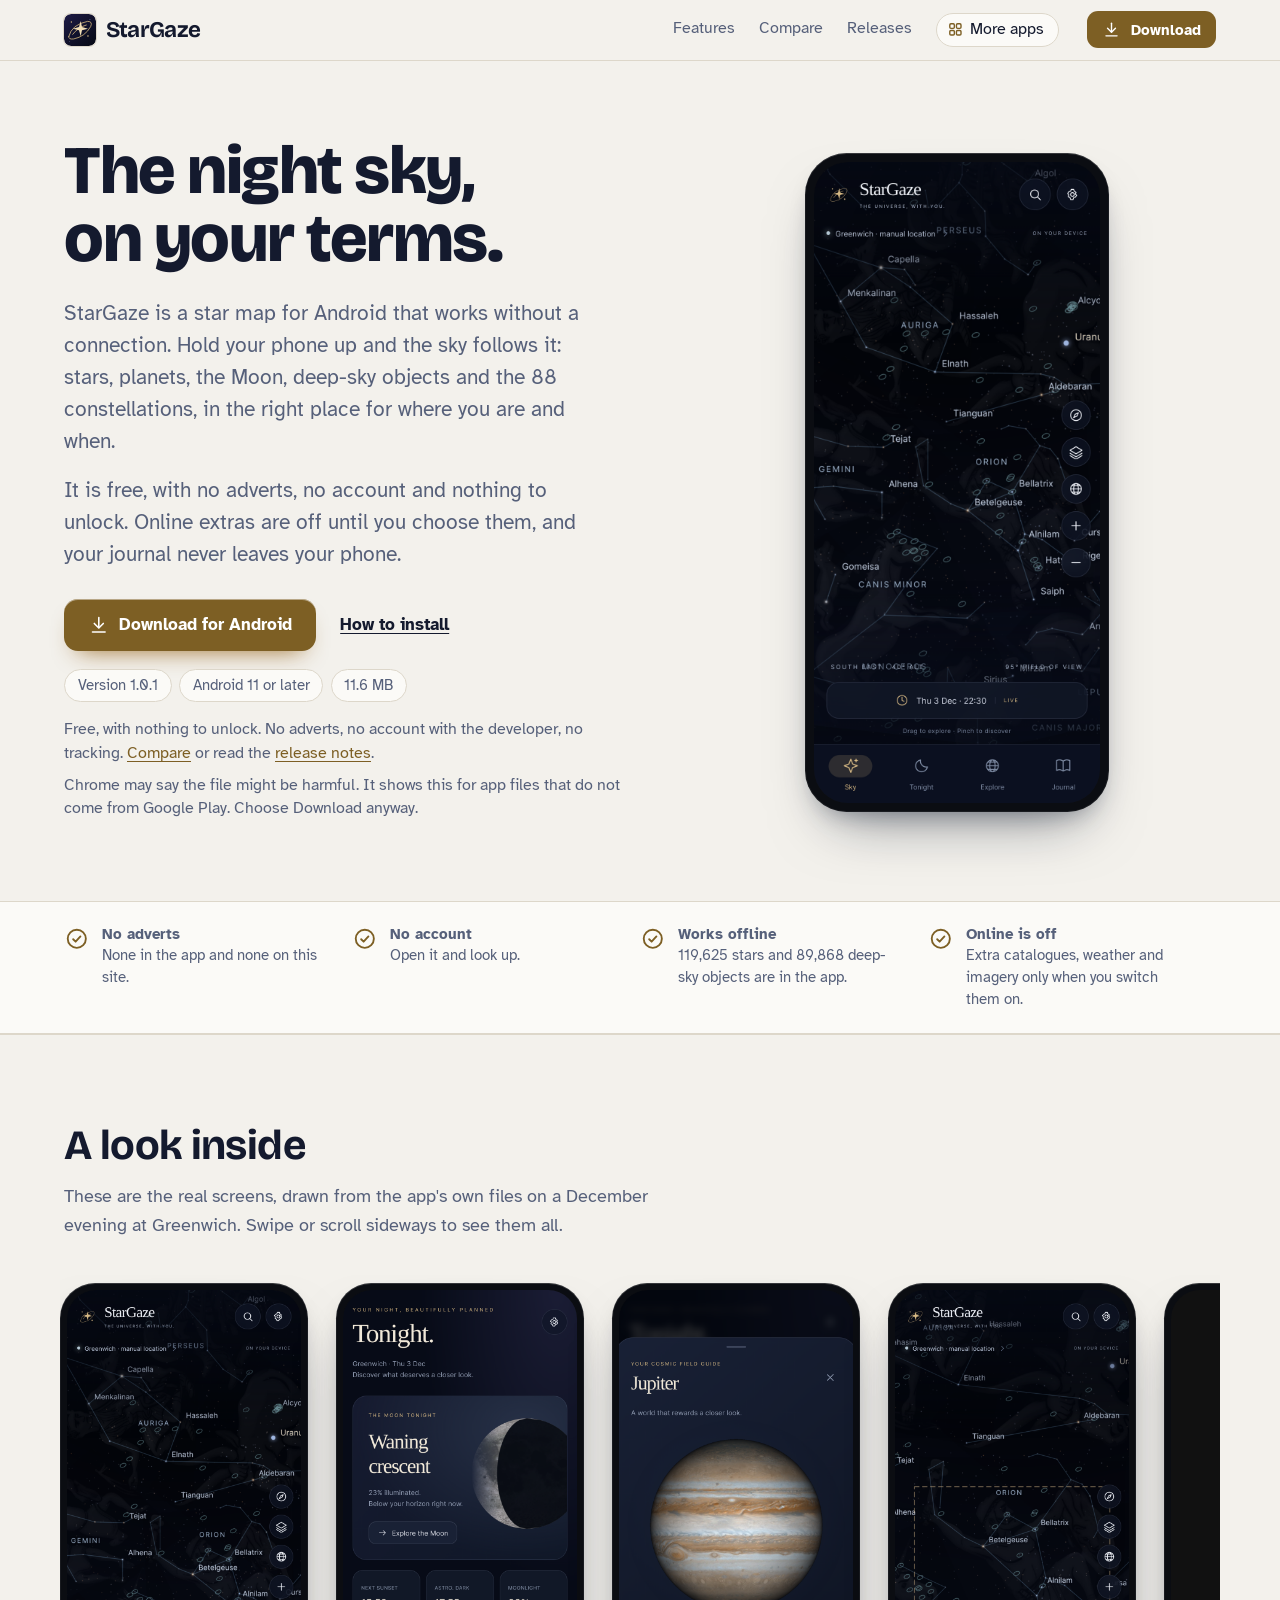
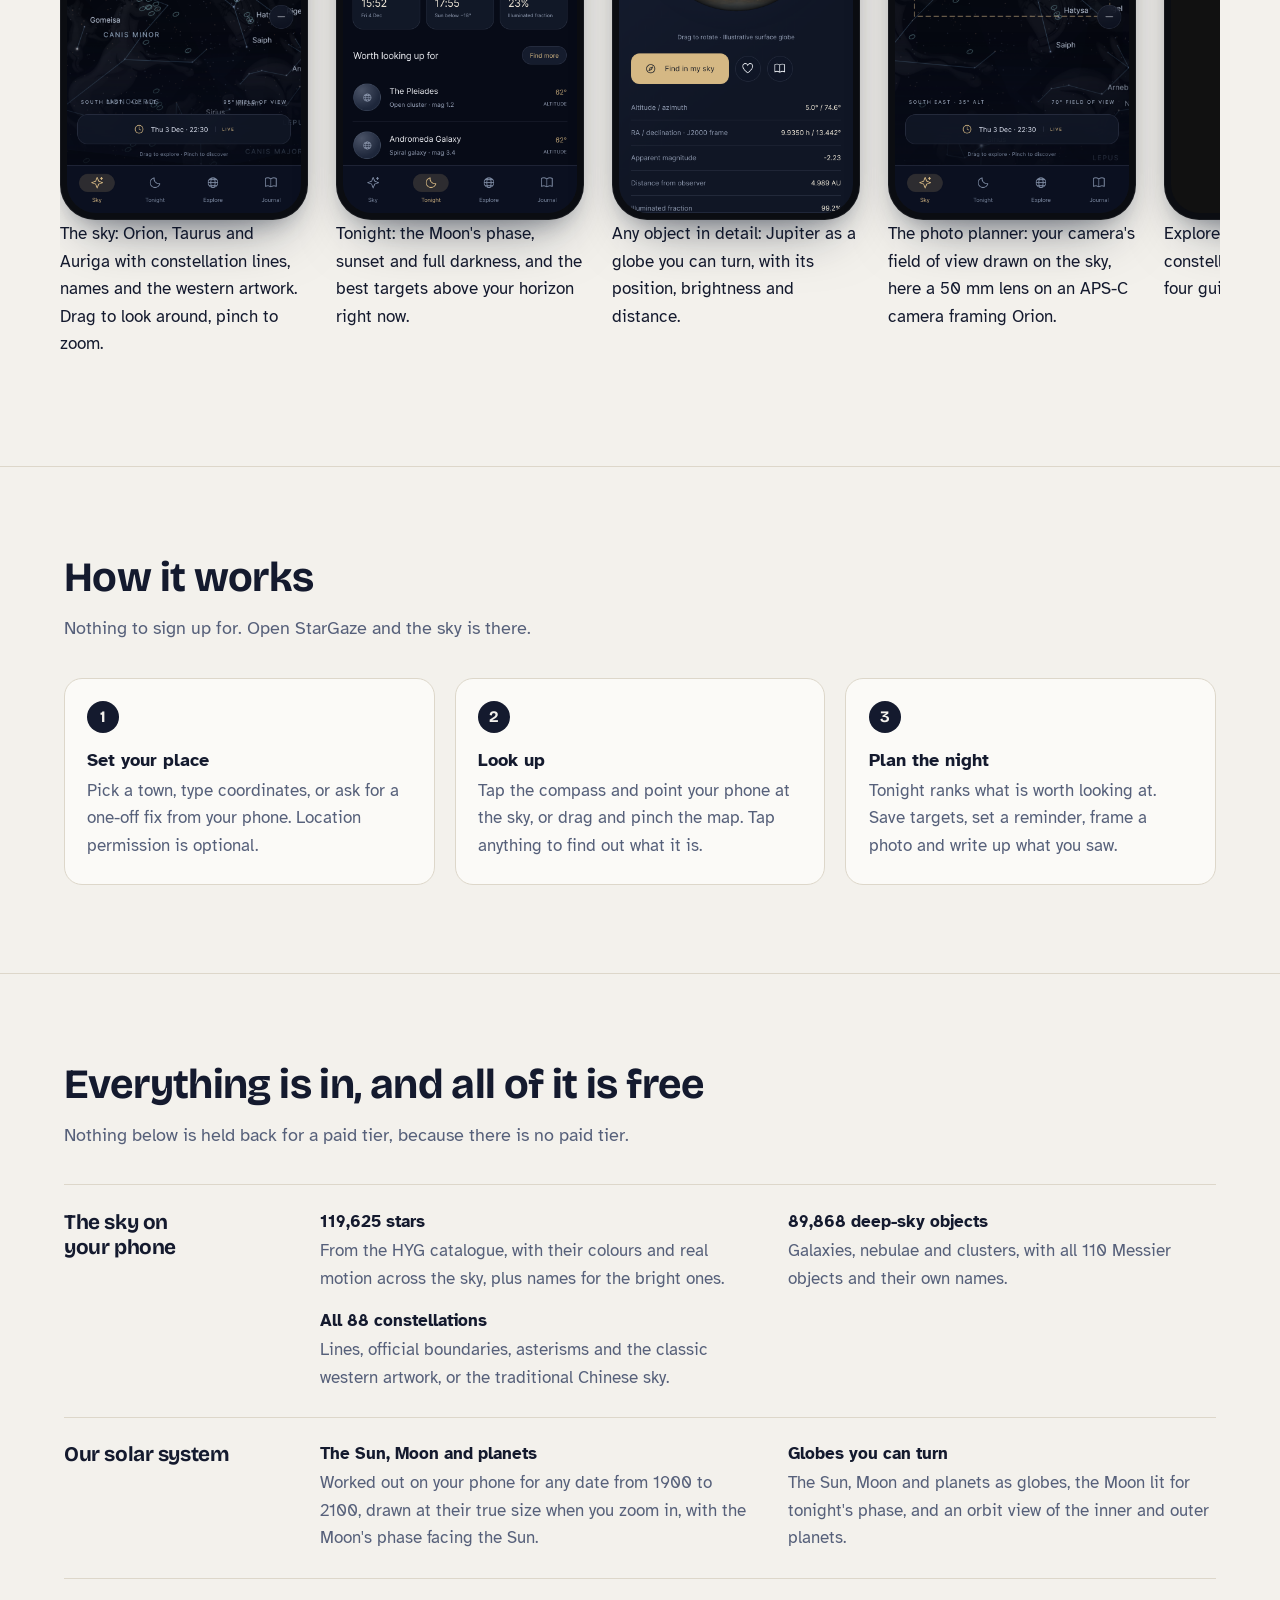
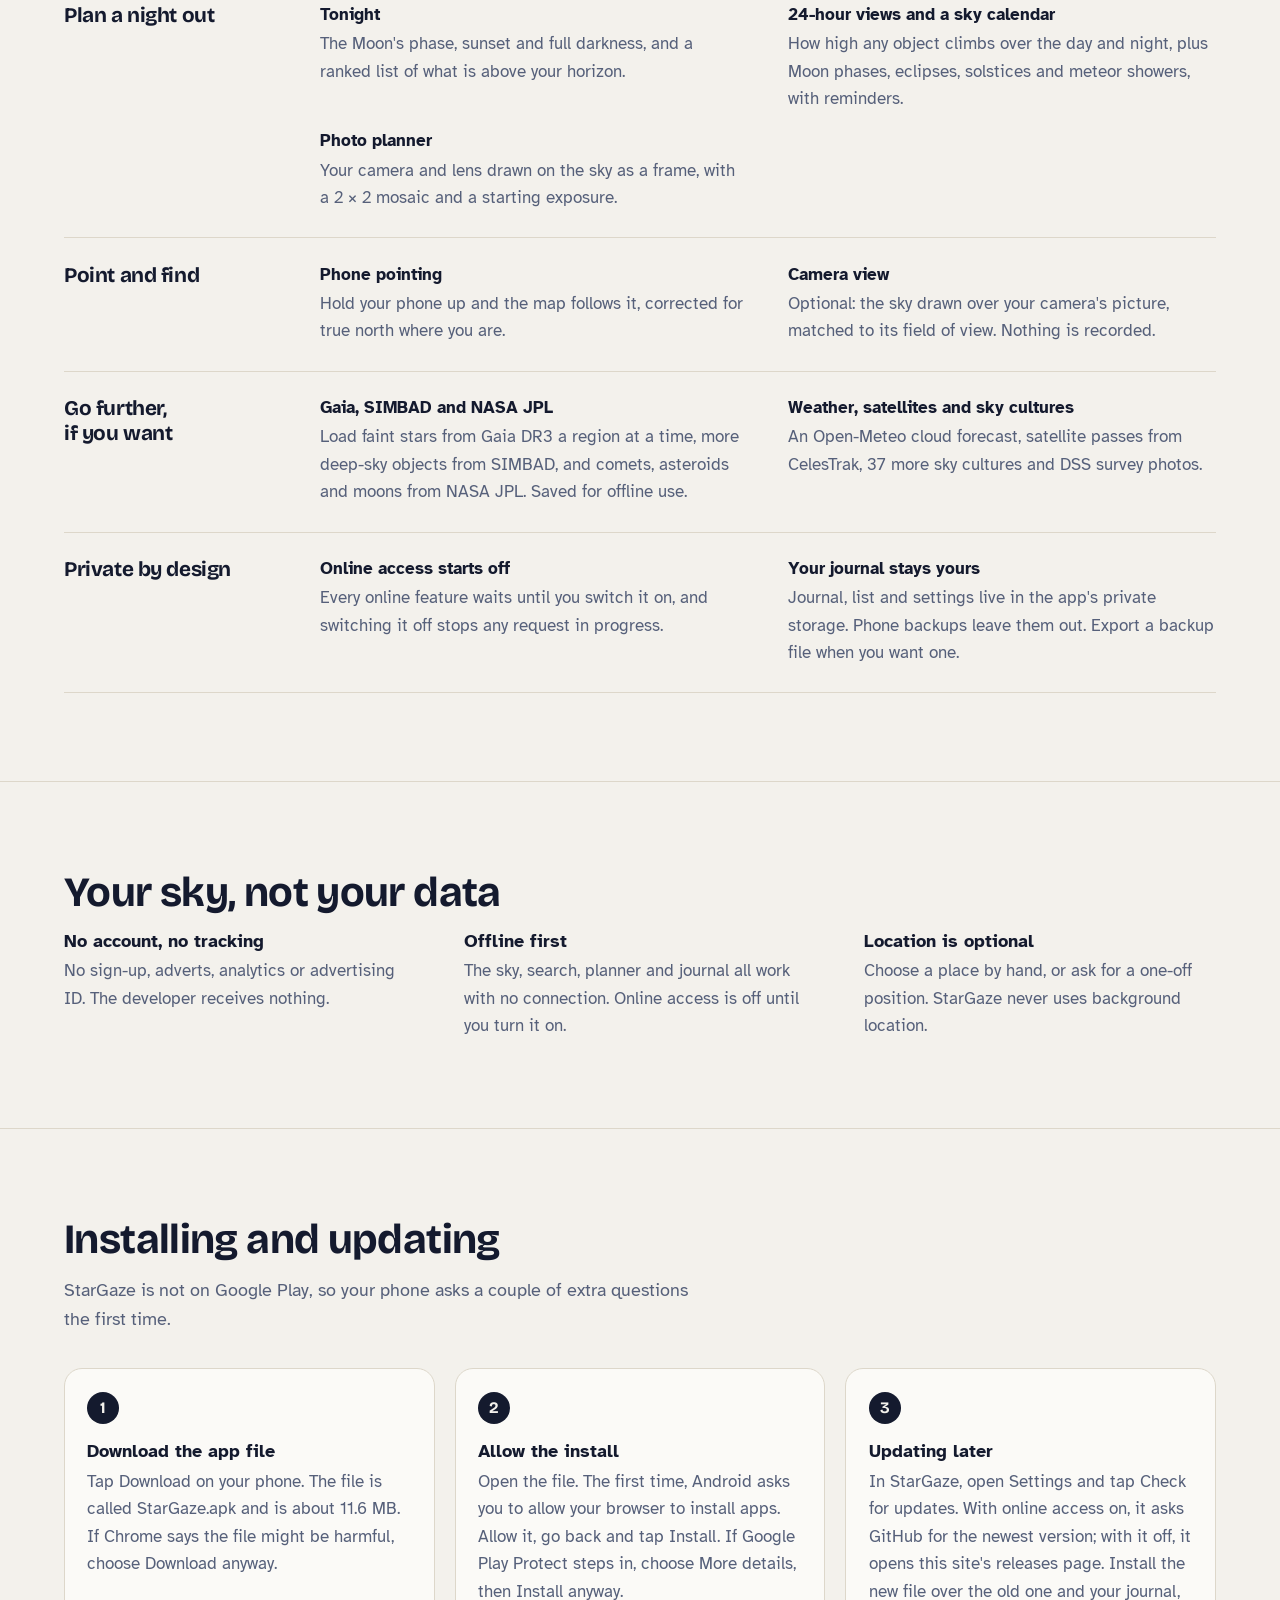
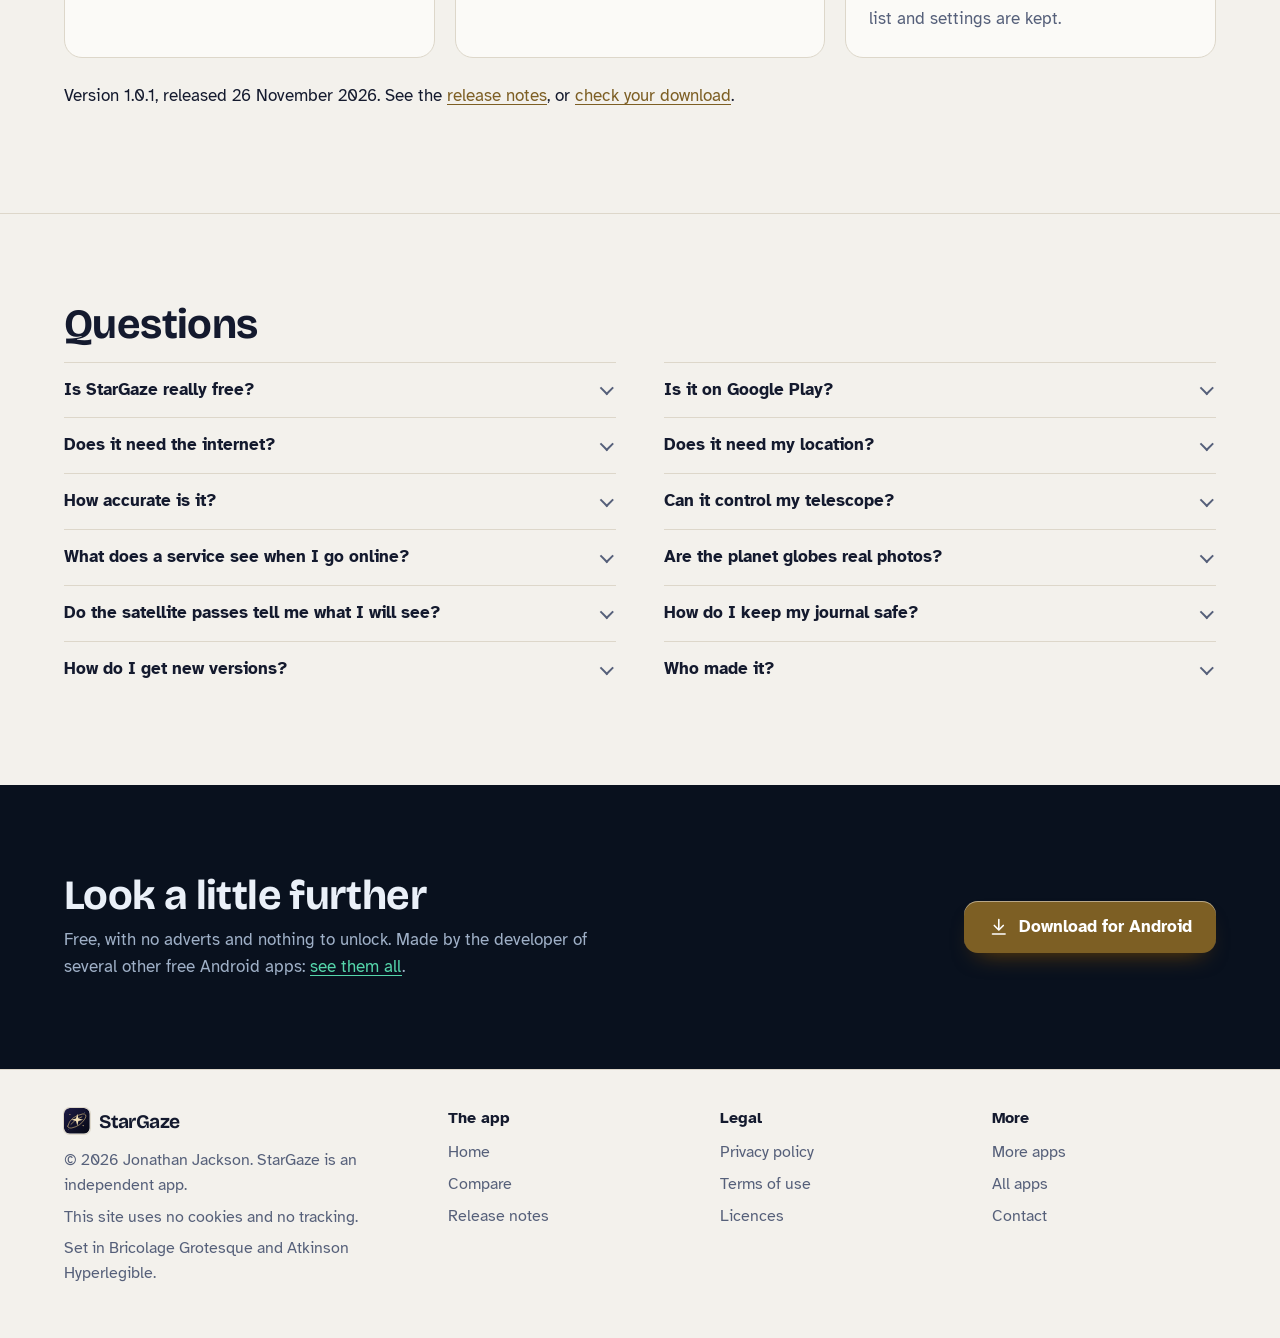
==== index.html @ 13b72f65 "StarGaze website" ====
<!DOCTYPE html>
<html lang="en-GB">
<head>
<meta charset="utf-8">
<meta name="viewport" content="width=device-width, initial-scale=1">
<title>StarGaze: a free, private night-sky app for Android that works offline</title>
<meta name="description" content="StarGaze is a free Android star map with 119,625 stars, 89,868 deep-sky objects and all 88 constellations on your phone, a Tonight planner, phone pointing, a photo planner and a private observing journal. No adverts, no account, no tracking.">
<meta name="author" content="Jonathan Jackson">
<link rel="canonical" href="https://customgpter.github.io/stargaze/">
<meta name="theme-color" content="#f3f1ec" media="(prefers-color-scheme: light)">
<meta name="theme-color" content="#070b17" media="(prefers-color-scheme: dark)">
<meta property="og:type" content="website">
<meta property="og:site_name" content="StarGaze">
<meta property="og:title" content="StarGaze: a free, private night-sky app for Android that works offline">
<meta property="og:description" content="StarGaze is a free Android star map with 119,625 stars, 89,868 deep-sky objects and all 88 constellations on your phone, a Tonight planner, phone pointing, a photo planner and a private observing journal. No adverts, no account, no tracking.">
<meta property="og:url" content="https://customgpter.github.io/stargaze/">
<meta property="og:image" content="https://customgpter.github.io/stargaze/assets/og.png">
<meta property="og:image:width" content="1200">
<meta property="og:image:height" content="630">
<meta property="og:image:alt" content="StarGaze&#x27;s sky: Orion, Taurus and Auriga with constellation lines and names">
<meta property="og:locale" content="en_GB">
<meta name="twitter:card" content="summary_large_image">
<link rel="icon" href="./assets/favicon.svg" type="image/svg+xml">
<link rel="apple-touch-icon" href="./assets/apple-touch-icon.png">
<link rel="preload" href="./assets/fonts/bricolage-grotesque-latin.woff2" as="font" type="font/woff2" crossorigin>
<link rel="preload" href="./assets/fonts/atkinson-hyperlegible-latin-400-normal.woff2" as="font" type="font/woff2" crossorigin>
<link rel="stylesheet" href="./assets/site.css?v=1">
<link rel="stylesheet" href="./assets/house.css?v=1">
<link rel="stylesheet" href="./assets/apps-list.css?v=1">
<script src="./assets/apps-list.js?v=1" defer></script>
<script type="application/ld+json">{"@context":"https://schema.org","@type":"SoftwareApplication","name":"StarGaze","url":"https://customgpter.github.io/stargaze/","description":"StarGaze is a free Android star map with 119,625 stars, 89,868 deep-sky objects and all 88 constellations on your phone, a Tonight planner, phone pointing, a photo planner and a private observing journal. No adverts, no account, no tracking.","applicationCategory":"EducationalApplication","operatingSystem":"Android 11 or later","softwareVersion":"1.0.1","downloadUrl":"https://github.com/CustomGPTer/stargaze/releases/latest/download/StarGaze.apk","releaseNotes":"https://customgpter.github.io/stargaze/releases.html","offers":{"@type":"Offer","price":"0","priceCurrency":"GBP"},"inLanguage":"en-GB","image":"https://customgpter.github.io/stargaze/assets/og.png","featureList":["119,625 stars","89,868 deep-sky objects","All 88 constellations","The Sun, Moon and planets","Globes you can turn","Tonight","24-hour views and a sky calendar","Photo planner","Phone pointing","Camera view","Gaia, SIMBAD and NASA JPL","Weather, satellites and sky cultures"],"author":{"@type":"Person","name":"Jonathan Jackson"}}</script>
<script type="application/ld+json">{"@context":"https://schema.org","@type":"FAQPage","mainEntity":[{"@type":"Question","name":"Is StarGaze really free?","acceptedAnswer":{"@type":"Answer","text":"Yes. There is no paid version, no subscription and no adverts, and nothing in the app is locked."}},{"@type":"Question","name":"Is it on Google Play?","acceptedAnswer":{"@type":"Answer","text":"No. StarGaze is a personal project and is downloaded from this site as an Android app file. It needs Android 11 or later and an up-to-date Android System WebView, which comes with every current phone."}},{"@type":"Question","name":"Does it need the internet?","acceptedAnswer":{"@type":"Answer","text":"No. The stars, deep-sky objects, constellations, planets, Tonight, search, journal and planner all work offline. Online access starts switched off. Turn it on in Privacy & data only if you want Gaia stars, SIMBAD, NASA JPL objects, survey photos, weather, satellite data or extra sky cultures."}},{"@type":"Question","name":"Does it need my location?","acceptedAnswer":{"@type":"Answer","text":"No. You can choose a town or type coordinates. If you tap Use device location, Android gives StarGaze one position, which is saved as your observing place. It never runs in the background."}},{"@type":"Question","name":"How accurate is it?","acceptedAnswer":{"@type":"Answer","text":"Positions of the Sun, Moon and planets come from Astronomy Engine, and star positions from the HYG catalogue with each star's own motion. Phone pointing depends on your phone's compass, which metal, magnets and cases can upset. Calibrate it with a figure-of-eight movement."}},{"@type":"Question","name":"Can it control my telescope?","acceptedAnswer":{"@type":"Answer","text":"No. StarGaze has no telescope control, by design."}},{"@type":"Question","name":"What does a service see when I go online?","acceptedAnswer":{"@type":"Answer","text":"Your IP address and what that request needs: a patch of sky for Gaia, SIMBAD and survey photos, an object, time and your place for NASA JPL, your place rounded to about 1 km for the weather. Your journal is never sent anywhere."}},{"@type":"Question","name":"Are the planet globes real photos?","acceptedAnswer":{"@type":"Answer","text":"They are maps of each world wrapped on a globe, to explore at your leisure. The Milky Way, landscapes and Saturn's rings are illustrations."}},{"@type":"Question","name":"Do the satellite passes tell me what I will see?","acceptedAnswer":{"@type":"Answer","text":"They tell you when a satellite is more than 10&deg; above your horizon. They do not say whether it is lit by the Sun, so not every pass is visible."}},{"@type":"Question","name":"How do I keep my journal safe?","acceptedAnswer":{"@type":"Answer","text":"Settings, Backup & restore exports your journal, list and settings to a file where you choose. The file is not encrypted, so keep it private. Uninstalling StarGaze removes anything you have not exported."}},{"@type":"Question","name":"How do I get new versions?","acceptedAnswer":{"@type":"Answer","text":"Open Settings and tap Check for updates. With online access on, StarGaze asks GitHub for the newest version and opens the download in your browser. With it off, it opens this site's releases page. Install the new file over the old one."}},{"@type":"Question","name":"Who made it?","acceptedAnswer":{"@type":"Answer","text":"StarGaze is made by Jonathan Jackson, an independent developer in the United Kingdom. It is not connected with Stellarium, ESA, NASA, CDS or any of the data providers it credits."}}]}</script>
</head>
<body>
<a class="skip" href="#main">Skip to content</a>
<header class="masthead">
<div class="wrap">
<a class="brand" href="./" aria-label="StarGaze home"><svg viewBox="0 0 108 108" aria-hidden="true"><defs><linearGradient id="sgbg" x1="0" y1="0" x2="1" y2="1"><stop offset="0" stop-color="#1d1b45"/><stop offset="1" stop-color="#060914"/></linearGradient></defs><rect width="108" height="108" rx="24" fill="url(#sgbg)"/><g transform="translate(54 54) scale(1.12) translate(-54 -54)"><path d="M20 74Q29 37 77 28Q93 28 86 44Q69 74 35 81Q19 83 20 74M32 67Q48 46 73 39" stroke="#d8ba7f" stroke-width="2.4" fill="none" stroke-linecap="round"/><path d="m56 27 4 18 18 5-18 5-4 18-5-18-18-5 18-5Z" fill="#f2dfb6"/><circle cx="78" cy="72" r="2.4" fill="#d8ba7f"/><circle cx="28" cy="30" r="2" fill="#d8ba7f"/><circle cx="84" cy="22" r="1.2" fill="#a9c4f9"/><circle cx="22" cy="88" r="1" fill="#a9c4f9"/></g></svg><span>StarGaze</span></a>
<nav aria-label="Main"><ul><li><a href="./#features">Features</a></li><li><a href="./compare.html">Compare</a></li><li><a href="./releases.html">Releases</a></li><li><a class="more-apps" href="./more-apps.html"><svg class="ico" viewBox="0 0 24 24" aria-hidden="true"><rect x="4" y="4" width="6.5" height="6.5" rx="1.6"/><rect x="13.5" y="4" width="6.5" height="6.5" rx="1.6"/><rect x="4" y="13.5" width="6.5" height="6.5" rx="1.6"/><rect x="13.5" y="13.5" width="6.5" height="6.5" rx="1.6"/></svg>More apps</a></li></ul></nav>
<a class="button small" href="https://github.com/CustomGPTer/stargaze/releases/latest/download/StarGaze.apk"><svg class="ico" viewBox="0 0 24 24" aria-hidden="true"><path d="M12 4v11"/><path d="M7 10.5l5 5 5-5"/><path d="M5 20h14"/></svg>Download</a>
</div>
</header>
<main id="main">
<div class="hero">
<div class="wrap hero-grid">
<div class="hero-copy">
<h1>The night sky, on your terms.</h1>
<p class="lede">StarGaze is a star map for Android that works without a connection. Hold your phone up and the sky follows it: stars, planets, the Moon, deep-sky objects and the 88 constellations, in the right place for where you are and when.</p><p class="lede">It is free, with no adverts, no account and nothing to unlock. Online extras are off until you choose them, and your journal never leaves your phone.</p>

<p class="get" id="download"><a class="button" href="https://github.com/CustomGPTer/stargaze/releases/latest/download/StarGaze.apk"><svg class="ico" viewBox="0 0 24 24" aria-hidden="true"><path d="M12 4v11"/><path d="M7 10.5l5 5 5-5"/><path d="M5 20h14"/></svg>Download for Android</a><a class="aside" href="#install">How to install</a></p>
<ul class="pills"><li>Version 1.0.1</li><li>Android 11 or later</li><li>11.6 MB</li></ul>
<p class="facts">Free, with nothing to unlock. No adverts, no account with the developer, no tracking. <a href="compare.html">Compare</a> or read the <a href="releases.html">release notes</a>.</p>
<p class="facts">Chrome may say the file might be harmful. It shows this for app files that do not come from Google Play. Choose Download anyway.</p>
</div>
<div class="hero-phone"><div class="phone"><img src="./assets/screens/sky.png" alt="The sky: Orion, Taurus and Auriga with constellation lines, names and the western artwork. Drag to look around, pinch to zoom." width="393" height="852" fetchpriority="high"></div></div>
</div>
</div>

<section class="promises" aria-label="In short">
<div class="wrap"><ul><li><svg class="ico" viewBox="0 0 24 24" aria-hidden="true"><circle cx="12" cy="12" r="8.5"/><path d="M8.6 12.4l2.3 2.3 4.5-4.9"/></svg><span><b>No adverts</b><span>None in the app and none on this site.</span></span></li><li><svg class="ico" viewBox="0 0 24 24" aria-hidden="true"><circle cx="12" cy="12" r="8.5"/><path d="M8.6 12.4l2.3 2.3 4.5-4.9"/></svg><span><b>No account</b><span>Open it and look up.</span></span></li><li><svg class="ico" viewBox="0 0 24 24" aria-hidden="true"><circle cx="12" cy="12" r="8.5"/><path d="M8.6 12.4l2.3 2.3 4.5-4.9"/></svg><span><b>Works offline</b><span>119,625 stars and 89,868 deep-sky objects are in the app.</span></span></li><li><svg class="ico" viewBox="0 0 24 24" aria-hidden="true"><circle cx="12" cy="12" r="8.5"/><path d="M8.6 12.4l2.3 2.3 4.5-4.9"/></svg><span><b>Online is off</b><span>Extra catalogues, weather and imagery only when you switch them on.</span></span></li></ul></div>
</section>

<section id="screens" aria-labelledby="screens-h">
<div class="wrap">
<h2 id="screens-h">A look inside</h2>
<p class="intro">These are the real screens, drawn from the app&#x27;s own files on a December evening at Greenwich. Swipe or scroll sideways to see them all.</p>
<div class="gallery" tabindex="0" role="region" aria-label="Screens from StarGaze"><figure class="shot"><div class="phone"><img src="./assets/screens/sky.png" alt="The sky: Orion, Taurus and Auriga with constellation lines, names and the western artwork. Drag to look around, pinch to zoom." width="393" height="852" loading="eager" decoding="async"></div><figcaption>The sky: Orion, Taurus and Auriga with constellation lines, names and the western artwork. Drag to look around, pinch to zoom.</figcaption></figure><figure class="shot"><div class="phone"><img src="./assets/screens/tonight.png" alt="Tonight: the Moon&#x27;s phase, sunset and full darkness, and the best targets above your horizon right now." width="393" height="852" loading="eager" decoding="async"></div><figcaption>Tonight: the Moon&#x27;s phase, sunset and full darkness, and the best targets above your horizon right now.</figcaption></figure><figure class="shot"><div class="phone"><img src="./assets/screens/object.png" alt="Any object in detail: Jupiter as a globe you can turn, with its position, brightness and distance." width="393" height="852" loading="eager" decoding="async"></div><figcaption>Any object in detail: Jupiter as a globe you can turn, with its position, brightness and distance.</figcaption></figure><figure class="shot"><div class="phone"><img src="./assets/screens/framing.png" alt="The photo planner: your camera&#x27;s field of view drawn on the sky, here a 50 mm lens on an APS-C camera framing Orion." width="393" height="852" loading="eager" decoding="async"></div><figcaption>The photo planner: your camera&#x27;s field of view drawn on the sky, here a 50 mm lens on an APS-C camera framing Orion.</figcaption></figure><figure class="shot"><div class="phone"><img src="./assets/screens/explore.png" alt="Explore the solar system, the 88 constellations, the deep sky and four guided journeys." width="393" height="852" loading="eager" decoding="async"></div><figcaption>Explore the solar system, the 88 constellations, the deep sky and four guided journeys.</figcaption></figure><figure class="shot"><div class="phone"><img src="./assets/screens/search.png" alt="Search stars, planets, constellations and catalogue numbers such as M31, NGC 7000 or HIP 27989." width="393" height="852" loading="eager" decoding="async"></div><figcaption>Search stars, planets, constellations and catalogue numbers such as M31, NGC 7000 or HIP 27989.</figcaption></figure><figure class="shot"><div class="phone"><img src="./assets/screens/journal.png" alt="A private journal: what you saw, when, with what, and a photo if you like. Kept on your phone." width="393" height="852" loading="eager" decoding="async"></div><figcaption>A private journal: what you saw, when, with what, and a photo if you like. Kept on your phone.</figcaption></figure><figure class="shot"><div class="phone"><img src="./assets/screens/privacy.png" alt="Privacy in plain words: online access starts off, and every service the app can contact is listed." width="393" height="852" loading="eager" decoding="async"></div><figcaption>Privacy in plain words: online access starts off, and every service the app can contact is listed.</figcaption></figure></div>
</div>
</section>

<section id="how" aria-labelledby="how-h">
<div class="wrap">
<h2 id="how-h">How it works</h2>
<p class="intro">Nothing to sign up for. Open StarGaze and the sky is there.</p>
<ol class="steps"><li><h3>Set your place</h3><p>Pick a town, type coordinates, or ask for a one-off fix from your phone. Location permission is optional.</p></li><li><h3>Look up</h3><p>Tap the compass and point your phone at the sky, or drag and pinch the map. Tap anything to find out what it is.</p></li><li><h3>Plan the night</h3><p>Tonight ranks what is worth looking at. Save targets, set a reminder, frame a photo and write up what you saw.</p></li></ol>
</div>
</section>

<section id="features" aria-labelledby="features-h">
<div class="wrap">
<h2 id="features-h">Everything is in, and all of it is free</h2>
<p class="intro">Nothing below is held back for a paid tier, because there is no paid tier.</p>
<div class="groups"><div class="group"><h3>The sky on your phone</h3><dl><div><dt>119,625 stars</dt><dd>From the HYG catalogue, with their colours and real motion across the sky, plus names for the bright ones.</dd></div><div><dt>89,868 deep-sky objects</dt><dd>Galaxies, nebulae and clusters, with all 110 Messier objects and their own names.</dd></div><div><dt>All 88 constellations</dt><dd>Lines, official boundaries, asterisms and the classic western artwork, or the traditional Chinese sky.</dd></div></dl></div><div class="group"><h3>Our solar system</h3><dl><div><dt>The Sun, Moon and planets</dt><dd>Worked out on your phone for any date from 1900 to 2100, drawn at their true size when you zoom in, with the Moon's phase facing the Sun.</dd></div><div><dt>Globes you can turn</dt><dd>The Sun, Moon and planets as globes, the Moon lit for tonight's phase, and an orbit view of the inner and outer planets.</dd></div></dl></div><div class="group"><h3>Plan a night out</h3><dl><div><dt>Tonight</dt><dd>The Moon's phase, sunset and full darkness, and a ranked list of what is above your horizon.</dd></div><div><dt>24-hour views and a sky calendar</dt><dd>How high any object climbs over the day and night, plus Moon phases, eclipses, solstices and meteor showers, with reminders.</dd></div><div><dt>Photo planner</dt><dd>Your camera and lens drawn on the sky as a frame, with a 2 &times; 2 mosaic and a starting exposure.</dd></div></dl></div><div class="group"><h3>Point and find</h3><dl><div><dt>Phone pointing</dt><dd>Hold your phone up and the map follows it, corrected for true north where you are.</dd></div><div><dt>Camera view</dt><dd>Optional: the sky drawn over your camera's picture, matched to its field of view. Nothing is recorded.</dd></div></dl></div><div class="group"><h3>Go further, if you want</h3><dl><div><dt>Gaia, SIMBAD and NASA JPL</dt><dd>Load faint stars from Gaia DR3 a region at a time, more deep-sky objects from SIMBAD, and comets, asteroids and moons from NASA JPL. Saved for offline use.</dd></div><div><dt>Weather, satellites and sky cultures</dt><dd>An Open-Meteo cloud forecast, satellite passes from CelesTrak, 37 more sky cultures and DSS survey photos.</dd></div></dl></div><div class="group"><h3>Private by design</h3><dl><div><dt>Online access starts off</dt><dd>Every online feature waits until you switch it on, and switching it off stops any request in progress.</dd></div><div><dt>Your journal stays yours</dt><dd>Journal, list and settings live in the app's private storage. Phone backups leave them out. Export a backup file when you want one.</dd></div></dl></div></div>
</div>
</section>

<section id="privacy" aria-labelledby="privacy-h">
<div class="wrap">
<h2 id="privacy-h">Your sky, not your data</h2>
<ul class="plain"><li><h3>No account, no tracking</h3><p>No sign-up, adverts, analytics or advertising ID. The developer receives nothing.</p></li><li><h3>Offline first</h3><p>The sky, search, planner and journal all work with no connection. Online access is off until you turn it on.</p></li><li><h3>Location is optional</h3><p>Choose a place by hand, or ask for a one-off position. StarGaze never uses background location.</p></li></ul>
</div>
</section>

<section id="install" aria-labelledby="install-h">
<div class="wrap">
<h2 id="install-h">Installing and updating</h2>
<p class="intro">StarGaze is not on Google Play, so your phone asks a couple of extra questions the first time.</p>
<ol class="steps"><li><h3>Download the app file</h3><p>Tap Download on your phone. The file is called StarGaze.apk and is about 11.6 MB. If Chrome says the file might be harmful, choose Download anyway.</p></li><li><h3>Allow the install</h3><p>Open the file. The first time, Android asks you to allow your browser to install apps. Allow it, go back and tap Install. If Google Play Protect steps in, choose More details, then Install anyway.</p></li><li><h3>Updating later</h3><p>In StarGaze, open Settings and tap Check for updates. With online access on, it asks GitHub for the newest version; with it off, it opens this site's releases page. Install the new file over the old one and your journal, list and settings are kept.</p></li></ol>
<p class="after-table">Version 1.0.1, released 26 November 2026. See the <a href="releases.html">release notes</a>, or <a href="releases.html#checking">check your download</a>.</p>
</div>
</section>

<section id="questions" aria-labelledby="questions-h">
<div class="wrap">
<h2 id="questions-h">Questions</h2>
<div class="faq"><details><summary>Is StarGaze really free?</summary><p>Yes. There is no paid version, no subscription and no adverts, and nothing in the app is locked.</p></details><details><summary>Is it on Google Play?</summary><p>No. StarGaze is a personal project and is downloaded from this site as an Android app file. It needs Android 11 or later and an up-to-date Android System WebView, which comes with every current phone.</p></details><details><summary>Does it need the internet?</summary><p>No. The stars, deep-sky objects, constellations, planets, Tonight, search, journal and planner all work offline. Online access starts switched off. Turn it on in Privacy & data only if you want Gaia stars, SIMBAD, NASA JPL objects, survey photos, weather, satellite data or extra sky cultures.</p></details><details><summary>Does it need my location?</summary><p>No. You can choose a town or type coordinates. If you tap Use device location, Android gives StarGaze one position, which is saved as your observing place. It never runs in the background.</p></details><details><summary>How accurate is it?</summary><p>Positions of the Sun, Moon and planets come from Astronomy Engine, and star positions from the HYG catalogue with each star's own motion. Phone pointing depends on your phone's compass, which metal, magnets and cases can upset. Calibrate it with a figure-of-eight movement.</p></details><details><summary>Can it control my telescope?</summary><p>No. StarGaze has no telescope control, by design.</p></details><details><summary>What does a service see when I go online?</summary><p>Your IP address and what that request needs: a patch of sky for Gaia, SIMBAD and survey photos, an object, time and your place for NASA JPL, your place rounded to about 1 km for the weather. Your journal is never sent anywhere.</p></details><details><summary>Are the planet globes real photos?</summary><p>They are maps of each world wrapped on a globe, to explore at your leisure. The Milky Way, landscapes and Saturn's rings are illustrations.</p></details><details><summary>Do the satellite passes tell me what I will see?</summary><p>They tell you when a satellite is more than 10&deg; above your horizon. They do not say whether it is lit by the Sun, so not every pass is visible.</p></details><details><summary>How do I keep my journal safe?</summary><p>Settings, Backup & restore exports your journal, list and settings to a file where you choose. The file is not encrypted, so keep it private. Uninstalling StarGaze removes anything you have not exported.</p></details><details><summary>How do I get new versions?</summary><p>Open Settings and tap Check for updates. With online access on, StarGaze asks GitHub for the newest version and opens the download in your browser. With it off, it opens this site's releases page. Install the new file over the old one.</p></details><details><summary>Who made it?</summary><p>StarGaze is made by Jonathan Jackson, an independent developer in the United Kingdom. It is not connected with Stellarium, ESA, NASA, CDS or any of the data providers it credits.</p></details></div>
</div>
</section>

<section class="closing" aria-labelledby="closing-h">
<div class="wrap">
<div><h2 id="closing-h">Look a little further</h2><p>Free, with no adverts and nothing to unlock. Made by the developer of several other free Android apps: <a href="more-apps.html">see them all</a>.</p></div>
<a class="button" href="https://github.com/CustomGPTer/stargaze/releases/latest/download/StarGaze.apk"><svg class="ico" viewBox="0 0 24 24" aria-hidden="true"><path d="M12 4v11"/><path d="M7 10.5l5 5 5-5"/><path d="M5 20h14"/></svg>Download for Android</a>
</div>
</section>
</main>
<footer class="colophon">
<div class="wrap">
<div>
<a class="brand" href="./" aria-label="StarGaze home"><svg viewBox="0 0 108 108" aria-hidden="true"><defs><linearGradient id="sgbg" x1="0" y1="0" x2="1" y2="1"><stop offset="0" stop-color="#1d1b45"/><stop offset="1" stop-color="#060914"/></linearGradient></defs><rect width="108" height="108" rx="24" fill="url(#sgbg)"/><g transform="translate(54 54) scale(1.12) translate(-54 -54)"><path d="M20 74Q29 37 77 28Q93 28 86 44Q69 74 35 81Q19 83 20 74M32 67Q48 46 73 39" stroke="#d8ba7f" stroke-width="2.4" fill="none" stroke-linecap="round"/><path d="m56 27 4 18 18 5-18 5-4 18-5-18-18-5 18-5Z" fill="#f2dfb6"/><circle cx="78" cy="72" r="2.4" fill="#d8ba7f"/><circle cx="28" cy="30" r="2" fill="#d8ba7f"/><circle cx="84" cy="22" r="1.2" fill="#a9c4f9"/><circle cx="22" cy="88" r="1" fill="#a9c4f9"/></g></svg><span>StarGaze</span></a>
<p>&copy; 2026 Jonathan Jackson. StarGaze is an independent app.</p>
<p>This site uses no cookies and no tracking.</p>
<p>Set in Bricolage Grotesque and Atkinson Hyperlegible.</p>
</div>
<nav aria-label="The app"><h2>The app</h2><ul>
<li><a href="./">Home</a></li>
<li><a href="./compare.html">Compare</a></li>
<li><a href="./releases.html">Release notes</a></li>

</ul></nav>
<nav aria-label="Legal"><h2>Legal</h2><ul>
<li><a href="./privacy.html">Privacy policy</a></li>
<li><a href="./terms.html">Terms of use</a></li>
<li><a href="./licences.html">Licences</a></li>
</ul></nav>
<nav aria-label="More"><h2>More</h2><ul>
<li><a href="./more-apps.html">More apps</a></li>
<li><a href="https://customgpter.github.io/">All apps</a></li>
<li><a href="https://github.com/CustomGPTer/stargaze/issues">Contact</a></li>
</ul></nav>
</div>
</footer>
</body>
</html>
---- assets/site.css ----
@font-face{font-family:"Bricolage Grotesque";src:url("fonts/bricolage-grotesque-latin.woff2") format("woff2");font-weight:200 800;font-style:normal;font-display:swap}
@font-face{font-family:"Atkinson Hyperlegible";src:url("fonts/atkinson-hyperlegible-latin-400-normal.woff2") format("woff2");font-weight:400;font-style:normal;font-display:swap}
@font-face{font-family:"Atkinson Hyperlegible";src:url("fonts/atkinson-hyperlegible-latin-700-normal.woff2") format("woff2");font-weight:700;font-style:normal;font-display:swap}

/* Daylight page, night-time camera. The lamp colour is kept for the one thing to press and for what the camera has seen. */
:root{
  --page:#f2f5f9; --panel:#ffffff; --raised:#e8edf3; --ink:#0d1a2b; --soft:#465468; --rule:#d2dae4;
  --accent:#0a6a55; --accent-ink:#ffffff; --warn:#8a5200; --rec:#d3302f;
  --lamp:#ffb347; --lamp-ink:#231400; --lamp-text:#8a5200;
  --night:#09111e; --night-2:#111d30; --night-3:#1a2a43; --night-ink:#eaf0f8; --night-soft:#9fb0c7; --night-rule:#24364f; --iris:#55d6ab;
  --display:"Bricolage Grotesque","Atkinson Hyperlegible",system-ui,sans-serif;
  --sans:"Atkinson Hyperlegible",system-ui,-apple-system,"Segoe UI",Roboto,sans-serif;
  --mono:ui-monospace,SFMono-Regular,Menlo,Consolas,"Liberation Mono",monospace;
  color-scheme:light dark;
}
@media (prefers-color-scheme:dark){
  :root{--page:#0a111b; --panel:#111a27; --raised:#182434; --ink:#e9eef5; --soft:#a0aec0; --rule:#243247;
    --accent:#55d6ab; --accent-ink:#00281d; --warn:#ffb347; --rec:#ff6163; --lamp-text:#ffb347}
}

*,*::before,*::after{box-sizing:border-box}
html{-webkit-text-size-adjust:100%;scroll-behavior:smooth;scroll-padding-top:5.5rem}
@media (prefers-reduced-motion:reduce){html{scroll-behavior:auto}}
body{margin:0;background:var(--page);color:var(--ink);font:400 1.0625rem/1.62 var(--sans);text-rendering:optimizeLegibility;-webkit-font-smoothing:antialiased}
img,svg{max-width:100%;display:block}
a{color:var(--accent);text-decoration-thickness:.07em;text-underline-offset:.2em}
a:hover{text-decoration-thickness:.13em}
:focus-visible{outline:3px solid var(--lamp);outline-offset:3px;border-radius:6px}
code{font:.9em/1 var(--mono);overflow-wrap:anywhere}
h1,h2,h3{font-family:var(--display);font-weight:700;letter-spacing:-.015em;line-height:1.08;margin:0;text-wrap:balance}
p{margin:0 0 1rem}
.skip{position:absolute;left:-999px;top:0;background:var(--ink);color:var(--page);padding:.6rem 1rem;z-index:30;border-radius:0 0 8px 0}
.skip:focus{left:0}
.sr{position:absolute;width:1px;height:1px;overflow:hidden;clip-path:inset(50%);white-space:nowrap}
.wrap{width:min(72rem,100% - 2.5rem);margin-inline:auto}
.measure{max-width:44rem}
.ico{width:1.25em;height:1.25em;flex:none;fill:none;stroke:currentColor;stroke-width:1.75;stroke-linecap:round;stroke-linejoin:round}

/* ---------- masthead */
.masthead{position:sticky;top:0;z-index:20;background:color-mix(in srgb,var(--page) 88%,transparent);-webkit-backdrop-filter:blur(14px) saturate(1.3);backdrop-filter:blur(14px) saturate(1.3);border-bottom:1px solid var(--rule)}
.masthead .wrap{display:flex;flex-wrap:wrap;align-items:center;gap:.35rem 1.75rem;padding-block:.7rem}
.brand{display:inline-flex;align-items:center;gap:.6rem;font:700 1.4rem/1 var(--display);letter-spacing:-.03em;color:var(--ink);text-decoration:none;margin-right:auto}
.brand svg{width:2rem;height:2rem;flex:none;border-radius:.5rem;box-shadow:0 0 0 1px var(--rule)}
.masthead nav ul{display:flex;flex-wrap:wrap;align-items:center;gap:.15rem 1.5rem;list-style:none;margin:0;padding:0;font-size:1rem;line-height:1.3}
.masthead nav a{display:inline-flex;align-items:center;gap:.4rem;color:var(--soft);text-decoration:none;padding-block:.45rem;border-bottom:2px solid transparent}
.masthead nav a:hover{color:var(--ink)}
.masthead nav a[aria-current="page"]{color:var(--ink);border-bottom-color:var(--lamp)}
.masthead nav a.more-apps{color:var(--ink);border:1px solid var(--rule);border-radius:999px;padding:.34rem .85rem .34rem .65rem;background:var(--panel)}
.masthead nav a.more-apps .ico{width:1.05em;height:1.05em;color:var(--accent);stroke-width:2}
.masthead nav a.more-apps:hover,.masthead nav a.more-apps[aria-current="page"]{border-color:var(--accent)}
.button{display:inline-flex;align-items:center;gap:.6rem;background:var(--lamp);color:var(--lamp-ink);font:700 1.08rem/1.2 var(--sans);text-decoration:none;padding:.95rem 1.5rem;border-radius:14px;box-shadow:0 1px 0 rgba(255,255,255,.45) inset,0 12px 24px -14px rgba(138,82,0,.9)}
.button:hover{background:#ffc56e}
.button:active{transform:translateY(1px)}
.button.small{font-size:.95rem;padding:.55rem .95rem;border-radius:11px;box-shadow:none}
.button.quiet{background:none;box-shadow:none;border:1px solid var(--rule);color:var(--ink)}
.button.quiet:hover{border-color:var(--ink);background:none}
@media (max-width:52rem){
  .masthead nav{order:3;flex:1 0 100%}
  .masthead nav ul{gap:.1rem .85rem;font-size:.95rem}
  .masthead nav .wide{display:none}
}
@media (max-width:24rem){.masthead nav a.more-apps .ico{display:none}.masthead nav a.more-apps{padding-inline:.7rem}}

/* ---------- hero */
.hero{padding-block:clamp(2.2rem,6vw,4.75rem) clamp(2.5rem,6vw,4.5rem);overflow:hidden}
.hero-grid{display:grid;gap:clamp(2.25rem,5vw,4rem);align-items:center}
@media (min-width:62rem){.hero-grid{grid-template-columns:minmax(0,11fr) minmax(0,10fr)}}
.hero h1{font-size:clamp(2.6rem,6vw,4.25rem);font-weight:800;line-height:1;letter-spacing:-.022em;margin-bottom:1.5rem}
.lede{font-size:clamp(1.14rem,2vw,1.3rem);line-height:1.55;color:var(--soft);margin:0 0 1rem;max-width:34rem}
.get{display:flex;flex-wrap:wrap;align-items:center;gap:.9rem 1.5rem;margin:1.8rem 0 1.1rem}
.get .aside{font-weight:700;color:var(--ink)}
.facts{font-size:.98rem;line-height:1.5;color:var(--soft);margin:0 0 .5rem;max-width:36rem}
.pills{display:flex;flex-wrap:wrap;gap:.45rem;list-style:none;margin:0 0 1rem;padding:0;font-size:.95rem}
.pills li{border:1px solid var(--rule);border-radius:999px;padding:.22rem .8rem;background:var(--panel);color:var(--soft)}

/* the monitor: the camera's view, the day beneath it, and the alert it sends */
.monitor{position:relative;max-width:36rem;margin-inline:auto;width:100%;padding-bottom:3.1rem}
@media (min-width:62rem){.monitor{margin-inline:auto 0}}
.screen{position:relative;background:var(--night);border-radius:22px;padding:.6rem;box-shadow:0 0 0 1px var(--night-rule),0 30px 60px -30px rgba(9,17,30,.75)}
.cam{position:relative;border-radius:15px;overflow:hidden;aspect-ratio:16/10;background:#0b1626}
.cam svg{width:100%;height:100%}
.cam text{font:700 15px var(--sans);fill:#231400}
.hud{position:absolute;display:inline-flex;align-items:center;gap:.4rem;font:700 .76rem/1 var(--sans);color:var(--night-ink);background:rgba(6,12,22,.62);border-radius:999px;padding:.38rem .65rem;letter-spacing:.01em}
.hud i{width:.5rem;height:.5rem;border-radius:50%;background:var(--iris)}
.hud.watching{left:.7rem;top:.7rem}
.hud.rec{right:.7rem;top:.7rem}
.hud.rec i{background:#ff5a5c}
.hud.stamp{left:.7rem;bottom:.7rem;font:400 .74rem/1 var(--mono);border-radius:6px;color:#d5deea}
.hud.place{right:.7rem;bottom:.7rem;border-radius:6px;font-weight:400;color:#d5deea}
.day{padding:.85rem .55rem 2rem;color:var(--night-soft);font-size:.8rem;line-height:1.2}
.day-head{display:flex;justify-content:space-between;margin-bottom:.6rem}
.day-head b{color:var(--night-ink)}
.track{position:relative;height:1.5rem;border-radius:7px;background:repeating-linear-gradient(90deg,var(--night-3) 0 1px,transparent 1px calc(100% / 24)),var(--night-2);box-shadow:inset 0 0 0 1px var(--night-rule)}
.ev{position:absolute;top:3px;bottom:3px;width:max(5px,1.1%);border-radius:3px;background:var(--iris);left:var(--at)}
.ev.seen{background:var(--lamp)}
.now{position:absolute;top:-4px;bottom:-4px;left:var(--at);width:2px;background:var(--night-ink);border-radius:2px}
.hours{display:flex;justify-content:space-between;margin-top:.4rem;font-size:.72rem}
.alert{position:absolute;right:-.4rem;bottom:0;display:flex;align-items:center;gap:.75rem;width:min(19rem,88%);background:var(--panel);color:var(--ink);border:1px solid var(--rule);border-radius:16px;padding:.65rem .8rem;box-shadow:0 18px 36px -18px rgba(9,17,30,.55)}
.alert .thumb{flex:none;width:3.1rem;height:3.1rem;border-radius:10px;background:linear-gradient(160deg,#16263d,#0b1626);position:relative;overflow:hidden}
.alert .thumb::before{content:"";position:absolute;left:50%;bottom:0;width:38%;height:62%;translate:-50% 0;border-radius:40% 40% 0 0;background:#6f86a6}
.alert .thumb::after{content:"";position:absolute;left:50%;top:14%;width:26%;aspect-ratio:1;translate:-50% 0;border-radius:50%;background:#8ea4c2}
.alert b{display:block;font-size:.98rem;line-height:1.25}
.alert span{display:block;font-size:.86rem;color:var(--soft);line-height:1.3}
.alert .dot{flex:none;width:.6rem;height:.6rem;border-radius:50%;background:var(--lamp);margin-left:auto;box-shadow:0 0 0 4px color-mix(in srgb,var(--lamp) 25%,transparent)}
@media (max-width:26rem){.alert{right:0}}
@media (prefers-reduced-motion:no-preference){
  .cam .spill{animation:vg-in .9s ease-out .25s both}
  .cam .who{animation:vg-step .9s cubic-bezier(.2,.8,.25,1) .9s both}
  .cam .mark{animation:vg-lock .45s cubic-bezier(.3,1.4,.5,1) 1.7s both;transform-box:fill-box;transform-origin:center}
  .hud.rec{animation:vg-in .3s ease-out 2.05s both}
  .hud.rec i{animation:vg-blink 1.2s steps(2,jump-none) 2.3s 4}
  .ev.seen,.now{animation:vg-pop .4s cubic-bezier(.3,1.5,.5,1) 2.4s both}
  .alert{animation:vg-rise .6s cubic-bezier(.2,.8,.25,1) 2.9s both}
  @keyframes vg-in{from{opacity:0}to{opacity:1}}
  @keyframes vg-step{from{opacity:0;transform:translateX(18px)}to{opacity:1;transform:none}}
  @keyframes vg-lock{from{opacity:0;transform:scale(1.12)}to{opacity:1;transform:none}}
  @keyframes vg-blink{from{opacity:1}to{opacity:.25}}
  @keyframes vg-pop{from{opacity:0;transform:scaleY(.2)}to{opacity:1;transform:none}}
  @keyframes vg-rise{from{opacity:0;transform:translateY(14px)}to{opacity:1;transform:none}}
}

/* ---------- sections */
section{padding-block:clamp(3rem,7vw,5.5rem)}
section + section{border-top:1px solid var(--rule)}
h2{font-size:clamp(1.8rem,3.6vw,2.6rem);margin-bottom:.9rem}
h3{font:700 1.1rem/1.3 var(--sans);letter-spacing:0;margin:0 0 .3rem}
.intro{color:var(--soft);max-width:40rem;margin-bottom:2.2rem;font-size:1.1rem}

.promises{padding-block:0;border-block:1px solid var(--rule);background:var(--panel)}
.promises ul{list-style:none;margin:0;padding:0;display:grid;grid-template-columns:repeat(auto-fit,minmax(min(100%,14rem),1fr))}
.promises li{display:flex;gap:.8rem;align-items:flex-start;padding:1.4rem 1.5rem 1.4rem 0}
.promises .ico{width:1.6rem;height:1.6rem;color:var(--accent);margin-top:.1rem}
.promises b{display:block;line-height:1.3}
.promises span{color:var(--soft);font-size:.96rem;line-height:1.45;display:block}
.hero + .promises{border-top:1px solid var(--rule)}

.steps{list-style:none;counter-reset:s;margin:0;padding:0;display:grid;gap:1.25rem}
@media (min-width:52rem){.steps{grid-template-columns:repeat(3,minmax(0,1fr))}}
.steps li{counter-increment:s;background:var(--panel);border:1px solid var(--rule);border-radius:18px;padding:1.4rem 1.4rem 1.5rem}
.steps li::before{content:counter(s);display:grid;place-items:center;width:2rem;height:2rem;border-radius:50%;background:var(--ink);color:var(--page);font:700 1rem/1 var(--display);margin-bottom:1rem}
.steps p{margin:0;color:var(--soft)}

.notices{display:grid;gap:1.25rem}
@media (min-width:52rem){.notices{grid-template-columns:repeat(2,minmax(0,1fr))}}
.sense{background:var(--night);color:var(--night-ink);border-radius:20px;padding:1.5rem 1.5rem 1.6rem;box-shadow:0 0 0 1px var(--night-rule)}
.sense h3{font:700 1.35rem/1.2 var(--display);letter-spacing:-.02em;margin-bottom:.35rem}
.sense p{color:var(--night-soft);margin-bottom:1.1rem}
.chips{display:flex;flex-wrap:wrap;gap:.5rem;list-style:none;margin:0;padding:0}
.chips li{display:inline-flex;align-items:center;gap:.45rem;border:1px solid var(--night-rule);background:var(--night-2);border-radius:10px;padding:.42rem .75rem .42rem .6rem;font-size:.98rem;line-height:1.2}
.chips .ico{color:var(--lamp)}

.groups{display:grid;gap:0}
.group{display:grid;gap:.4rem 3rem;padding-block:1.6rem;border-top:1px solid var(--rule)}
.group:last-child{border-bottom:1px solid var(--rule)}
@media (min-width:56rem){.group{grid-template-columns:13rem minmax(0,1fr)}}
.group > h3{font:700 1.3rem/1.2 var(--display);letter-spacing:-.02em;color:var(--ink)}
.group dl{margin:0;display:grid;gap:1.1rem 2.5rem}
@media (min-width:40rem){.group dl{grid-template-columns:repeat(2,minmax(0,1fr))}}
.group dt{font-weight:700;line-height:1.35}
.group dd{margin:.2rem 0 0;color:var(--soft)}

.setups{display:grid;gap:1.25rem}
@media (min-width:52rem){.setups{grid-template-columns:repeat(2,minmax(0,1fr))}}
.setup{background:var(--panel);border:1px solid var(--rule);border-radius:20px;padding:1.5rem}
.setup h3{font:700 1.35rem/1.2 var(--display);letter-spacing:-.02em;margin-bottom:.9rem}
.setup .kit{display:flex;align-items:center;gap:.6rem;color:var(--soft);font-size:.95rem;margin-bottom:1rem}
.setup .kit .ico{width:1.9rem;height:1.9rem;color:var(--ink);stroke-width:1.5}
.setup .kit .to{width:1.2rem;height:1.2rem;color:var(--soft)}
.ticks{list-style:none;margin:0;padding:0;display:grid;gap:.5rem}
.ticks li{position:relative;padding-left:1.7rem;color:var(--soft)}
.ticks li::before{content:"";position:absolute;left:.15rem;top:.42em;width:.75rem;height:.42rem;border-left:2.5px solid var(--accent);border-bottom:2.5px solid var(--accent);rotate:-45deg}

.modes{list-style:none;margin:0;padding:0;display:grid;gap:1.25rem}
@media (min-width:52rem){.modes{grid-template-columns:repeat(3,minmax(0,1fr))}}
.modes li{border-top:3px solid var(--ink);padding-top:1rem}
.modes p{color:var(--soft);margin:0}

.scroll{overflow-x:auto}
table{width:100%;border-collapse:collapse}
th,td{text-align:left;vertical-align:top;padding:.85rem 1.2rem .85rem 0;border-top:1px solid var(--rule)}
thead th{border-top:0;color:var(--soft);font-weight:400;padding-top:0}
tbody th{font-weight:700;min-width:11rem}
tr:last-child>*{border-bottom:1px solid var(--rule)}
.after-table{margin-top:1.5rem}
/* On a phone a table becomes a stack: the row's name, then its cells side by side. */
@media (max-width:40rem){
  table:not(.cmp),table:not(.cmp) thead,table:not(.cmp) tbody{display:block}
  table:not(.cmp) tr{display:flex;flex-wrap:wrap;gap:.3rem 1.1rem;padding:.9rem 0;border-top:1px solid var(--rule)}
  table:not(.cmp) thead tr{border-top:0;padding-top:0}
  table:not(.cmp) tbody tr:last-child{border-bottom:1px solid var(--rule)}
  table:not(.cmp) th,table:not(.cmp) td{display:block;border:0;padding:0;flex:1 1 0;min-width:0;overflow-wrap:break-word}
  table:not(.cmp) tr>:first-child{flex:0 0 100%;min-width:0}
}

.plain{list-style:none;margin:0;padding:0;display:grid;gap:1.6rem 3rem}
@media (min-width:52rem){.plain{grid-template-columns:repeat(3,minmax(0,1fr))}}
.plain p{color:var(--soft);margin:0}

.faq{display:grid;gap:0 3rem;align-items:start}
@media (min-width:56rem){.faq{grid-template-columns:repeat(2,minmax(0,1fr))}}
.faq details{border-top:1px solid var(--rule);padding:.15rem 0}
.faq summary{cursor:pointer;list-style:none;display:flex;align-items:flex-start;justify-content:space-between;gap:1rem;font-weight:700;padding:.85rem 0;line-height:1.35}
.faq summary::-webkit-details-marker{display:none}
.faq summary::after{content:"";flex:none;width:.6rem;height:.6rem;margin:.3rem .25rem 0 0;border-right:2px solid var(--soft);border-bottom:2px solid var(--soft);rotate:45deg;transition:rotate .15s}
.faq details[open] summary::after{rotate:-135deg;margin-top:.55rem}
.faq details p{color:var(--soft);margin:0 0 1.1rem;max-width:36rem}
@media (prefers-reduced-motion:reduce){.faq summary::after{transition:none}}

.closing{background:var(--night);color:var(--night-ink);border-top:0}
.closing .wrap{display:grid;gap:1.5rem 3rem;align-items:center}
@media (min-width:52rem){.closing .wrap{grid-template-columns:minmax(0,1fr) auto}}
.closing h2{margin-bottom:.5rem}
.closing p{color:var(--night-soft);margin:0;max-width:36rem}
.closing a:not(.button){color:var(--iris)}
section + .closing{border-top:0}

/* ---------- document pages */
.doc{padding-block:clamp(2.5rem,6vw,4.5rem) clamp(3rem,7vw,5rem)}
.doc h1{font-size:clamp(2.2rem,5vw,3.2rem);font-weight:800;letter-spacing:-.02em;margin-bottom:1.2rem}
.doc .lede{max-width:none}
.doc h2{font-size:1.6rem;margin-top:2.8rem;margin-bottom:.7rem;scroll-margin-top:5.5rem}
.doc h3{margin-top:1.6rem}
.doc ul{padding-left:1.25rem;margin:0 0 1rem}
.doc li{margin:.4rem 0}
.doc a{overflow-wrap:anywhere}
.contents{border-block:1px solid var(--rule);padding-block:1rem;margin-block:2rem}
.contents ul{list-style:none;margin:.4rem 0 0;padding:0;columns:2 14rem;column-gap:2rem}
.contents li{margin:.2rem 0;break-inside:avoid}
.note{border-left:3px solid var(--lamp);padding:.2rem 0 .2rem 1.1rem;color:var(--soft)}
.key{font-size:.95rem;line-height:1.55;color:var(--soft);margin:0 0 .6rem}
.sum{font-size:.95rem;overflow-wrap:anywhere}

/* ---------- compare */
.cmp{min-width:44rem;margin:1.4rem 0 1rem}
.cmp th,.cmp td{padding:.85rem .9rem}
.cmp thead th{color:var(--ink);font-weight:700;vertical-align:bottom;padding-top:.85rem}
.cmp small{display:block;font-weight:400;font-size:.84rem;line-height:1.35;color:var(--soft)}
.cmp tbody th{min-width:13rem;padding-left:0}
.cmp thead th:first-child{padding-left:0}
.cmp .ours{background:var(--panel);box-shadow:inset 1px 0 var(--rule),inset -1px 0 var(--rule)}
.yes{color:var(--accent);font-weight:700}
.pay{color:var(--lamp-text);font-weight:700}
.na{color:var(--soft)}
.cmp .app{display:none}
@media (max-width:54rem){
  .cmp{min-width:0}
  .cmp thead{position:absolute;width:1px;height:1px;overflow:hidden;clip-path:inset(50%)}
  .cmp tbody,.cmp tr,.cmp th,.cmp td{display:block}
  .cmp tr{padding:1rem 0;border-top:1px solid var(--rule)}
  .cmp th,.cmp td{border:0;padding:0}
  .cmp tbody th{min-width:0;margin-bottom:.55rem}
  .cmp td{display:grid;grid-template-columns:7.5rem 1fr;gap:.75rem;padding:.22rem 0}
  .cmp .app{display:block;font-weight:400;color:var(--soft)}
  .cmp .ours{background:none;box-shadow:none}
  .cmp .ours .app{color:var(--ink);font-weight:700}
}

/* ---------- release notes */
.release{border-top:1px solid var(--rule);margin-top:2.4rem;padding-top:1.9rem;scroll-margin-top:5.5rem}
.doc .release h2{margin-top:0}
.contents + .release{border-top:0;margin-top:0;padding-top:.4rem}
.ver{font-weight:700;font-size:.95rem;color:var(--lamp-text);margin:0 0 .5rem}
.when{color:var(--soft);margin:-.2rem 0 .2rem}
.tag{display:inline-block;background:var(--accent);color:var(--accent-ink);border-radius:999px;font-weight:700;font-size:.8rem;padding:.08rem .6rem;margin-right:.6rem}
.doc .release h3{font-size:1rem;color:var(--ink);margin:1.3rem 0 .2rem}
.release ul{margin-bottom:0}

/* ---------- more apps */
.mapps{list-style:none;margin:2.2rem 0 0;padding:0;display:grid;gap:1.4rem}
@media (min-width:50rem){.mapps{grid-template-columns:repeat(2,minmax(0,1fr))}}
.doc .mapps{padding-left:0}
.doc .mapp{margin:0}
.mapp{display:flex;flex-direction:column;background:var(--panel);border:1px solid var(--rule);border-radius:20px;overflow:hidden}
.mapp-cover{position:relative;height:6.5rem;background:linear-gradient(135deg,var(--b),var(--b2));overflow:hidden}
.mapp-cover svg{position:absolute;right:-1.2rem;top:-1.6rem;width:11rem;height:11rem;max-width:none;opacity:.22}
.mapp-body{display:flex;flex-direction:column;flex:1;padding:0 1.4rem 1.4rem}
.mapp-icon{width:4.25rem;height:4.25rem;border-radius:1rem;margin-top:-2.1rem;position:relative;box-shadow:0 0 0 4px var(--panel)}
.mapp h2{font-size:1.6rem;margin:.85rem 0 .1rem}
.mapp-kind{color:var(--soft);margin:0 0 .7rem}
.mapp-say{margin:0 0 1.1rem}
.mapp-go{display:flex;flex-wrap:wrap;align-items:center;gap:.7rem 1.3rem;margin:auto 0 0}
.mapp-go .button{padding:.75rem 1.15rem;font-size:1rem;border-radius:12px}
.mapp-site{font-weight:700}
.mapp-needs{font-size:.9rem;color:var(--soft);margin:.9rem 0 0}

/* ---------- colophon */
.colophon{border-top:1px solid var(--rule);color:var(--soft);font-size:.98rem;line-height:1.6}
.colophon .wrap{display:grid;gap:2rem 3rem;padding-block:2.4rem 2.8rem}
@media (min-width:52rem){.colophon .wrap{grid-template-columns:minmax(0,1.5fr) repeat(3,minmax(0,1fr))}}
.colophon p{margin:0 0 .4rem;max-width:26rem}
.colophon .brand{font-size:1.2rem;margin-bottom:.9rem}
.colophon .brand svg{width:1.6rem;height:1.6rem}
.colophon h2{font:700 .98rem/1.3 var(--sans);letter-spacing:0;color:var(--ink);margin:0 0 .5rem}
.colophon ul{list-style:none;margin:0;padding:0}
.colophon li a{display:inline-block;padding-block:.22rem;color:var(--soft);text-decoration:none}
.colophon li a:hover{color:var(--ink);text-decoration:underline}
---- assets/house.css ----
:root{--page:#f3f1ec;--panel:#fbfaf7;--raised:#ece8df;--ink:#141a2e;--soft:#56607a;--rule:#ddd7ca;--accent:#7d5f24;--accent-ink:#ffffff;--lamp:#7d5f24;--lamp-ink:#ffffff;--lamp-text:#7d5f24}
@media (prefers-color-scheme:dark){:root{--page:#070b17;--panel:#101626;--raised:#151c2d;--ink:#edf0f7;--soft:#a3adc2;--rule:#232b40;--accent:#d5b884;--accent-ink:#1a1408;--lamp:#d5b884;--lamp-ink:#1a1408;--lamp-text:#d5b884}}
/* House additions: phone frames, the screens gallery, the lawful-use box and test-build labels. */
.brand svg{border-radius:22%}
.hero-phone{display:flex;justify-content:center}
.phone{position:relative;width:min(100%,19rem);aspect-ratio:393/852;padding:.55rem;border-radius:2.6rem;background:#0b0d12;box-shadow:0 0 0 1px rgba(255,255,255,.06) inset,0 1px 0 rgba(255,255,255,.12) inset,0 30px 60px -28px rgba(10,20,40,.55),0 12px 24px -12px rgba(10,20,40,.35)}
.phone img{display:block;width:100%;height:100%;object-fit:cover;object-position:top;border-radius:2.1rem;background:#111}
.gallery{display:flex;gap:clamp(1rem,3vw,1.75rem);overflow-x:auto;scroll-snap-type:x mandatory;padding:.5rem .25rem 1.25rem;margin:1.75rem -.25rem 0;scrollbar-width:thin;overscroll-behavior-x:contain}
.gallery:focus-visible{outline-offset:6px}
.shot{flex:0 0 auto;width:min(72vw,15.5rem);margin:0;scroll-snap-align:start}
.shot .phone{width:100%;border-radius:2.2rem;padding:.45rem}
.shot .phone img{border-radius:1.8rem}
.shot .shot figcaption{margin:.85rem .2rem 0;font-size:.98rem;line-height:1.4;color:var(--soft)}
.gate-scope{margin:0 0 .25rem}
.law-box{margin:0 0 1rem;padding:.9rem 1rem;max-width:34rem;border:1px solid #e0b450;background:#fff8e6;color:#3d2a00;border-radius:14px}
.law-box label{display:flex;gap:.65rem;align-items:flex-start;font-weight:700;cursor:pointer;font-size:1.02rem}
.law-box input{width:1.25rem;height:1.25rem;margin:.12rem 0 0;flex:none;accent-color:#8a5200}
.law-box p{margin:.5rem 0 0;font-size:.95rem}
.law-box a{color:#6b4000;font-weight:700}
.gate-scope a[aria-disabled="true"]{opacity:.45;cursor:not-allowed;pointer-events:none;filter:grayscale(.4);box-shadow:none}
.law-band{background:var(--raised)}
.beta-tag{display:inline-block;margin-left:-.9rem;font-size:.72rem;font-weight:700;letter-spacing:.05em;text-transform:uppercase;padding:.3rem .5rem;border-radius:6px;background:#ffe7b3;color:#5c3b00;border:1px solid #e0b450}
.beta-note{max-width:34rem;padding:.8rem 1rem;border-radius:12px;background:#ffe7b3;color:#3d2a00;border:1px solid #e0b450}
.mapp-soon{display:inline-block;padding:.85rem 1.3rem;border:1px dashed var(--rule);border-radius:14px;color:var(--soft);font-weight:700}
code.sum{word-break:break-all}
@media (prefers-color-scheme:dark){
  .law-box,.beta-note{background:#2a2108;color:#ffe9b8;border-color:#7a5c14}
  .law-box a{color:#ffd27a}
  .law-box input{accent-color:#ffb347}
  .beta-tag{background:#4a3500;color:#ffe2a3;border-color:#8a6a1c}
  .phone{box-shadow:0 0 0 1px rgba(255,255,255,.1) inset,0 30px 60px -28px rgba(0,0,0,.8)}
}
@media (max-width:40rem){.hero-phone .phone{width:min(78%,17rem)}}
---- assets/apps-list.css ----
/* The full app list on More apps pages and the hub. Works alongside each site's own card styles. */
.mapps-jump{margin:1.8rem 0 0}
.mapps-jump ul{list-style:none;margin:0;padding:0;display:flex;flex-wrap:wrap;gap:.5rem}
.mapps-jump a{display:inline-block;padding:.45rem .85rem;border:1px solid var(--rule,#d2dae4);border-radius:999px;font-size:.95rem;font-weight:700;text-decoration:none;color:inherit;background:var(--panel,#fff)}
.mapps-jump a:hover,.mapps-jump a:focus-visible{border-color:currentColor}
.mapps-group{margin:2.6rem 0 0;scroll-margin-top:5rem}
.mapps-cat{font-size:1.45rem;margin:0;padding:0 0 .6rem;border-bottom:1px solid var(--rule,#d2dae4)}
.mapps-group .mapps{margin-top:1.4rem}
.mapp h3{font-size:1.5rem;line-height:1.2;margin:.85rem 0 .1rem;display:flex;flex-wrap:wrap;align-items:center;gap:.5rem}
.mapp-badge{display:inline-block;font-size:.75rem;font-weight:700;letter-spacing:.04em;text-transform:uppercase;line-height:1;padding:.35rem .55rem;border-radius:6px;vertical-align:middle}
.mapp-badge.beta{background:#ffe7b3;color:#5c3b00;border:1px solid #e0b450}
.mapp-badge.here{background:transparent;color:var(--soft,#465468);border:1px solid var(--rule,#d2dae4)}
.mapp-soon{display:inline-block;padding:.7rem 1.1rem;border:1px dashed var(--rule,#b9c4d1);border-radius:12px;color:var(--soft,#465468);font-weight:700}
.mapp-go .button.ghost{background:transparent;color:inherit;border:2px solid currentColor;box-shadow:none}
.mapp-also{font-size:.9rem;color:var(--soft,#465468);margin:.6rem 0 0}
.mapp-law{margin:0 0 1rem;padding:.8rem .9rem;border:1px solid #e0b450;background:#fff8e6;color:#3d2a00;border-radius:12px;font-size:.95rem}
.mapp-law label{display:flex;gap:.6rem;align-items:flex-start;font-weight:700;cursor:pointer}
.mapp-law input{width:1.2rem;height:1.2rem;margin:.1rem 0 0;flex:none;accent-color:#8a5200}
.mapp-law p{margin:.45rem 0 0}
.mapp-law a{color:#6b4000;font-weight:700}
.mapp a[aria-disabled="true"]{opacity:.45;cursor:not-allowed;pointer-events:none;filter:grayscale(.4)}
@media (prefers-color-scheme:dark){
  .mapp-badge.beta{background:#4a3500;color:#ffe2a3;border-color:#8a6a1c}
  .mapp-law{background:#2a2108;color:#ffe9b8;border-color:#7a5c14}
  .mapp-law a{color:#ffd27a}
  .mapp-law input{accent-color:#ffb347}
}
:where(.mapp a.button){display:inline-flex;align-items:center;gap:.5rem;padding:.75rem 1.15rem;border-radius:12px;background:var(--accent,#1f5fa8);color:var(--accent-ink,#fff);font-weight:700;text-decoration:none;border:2px solid transparent}
:where(.mapp a.button.ghost){background:transparent;color:inherit;border-color:currentColor}
:where(.mapps){list-style:none;padding:0;display:grid;gap:1.4rem}
.gate-scope{margin:0 0 .25rem}
.law-box{margin:0 0 1rem;padding:.9rem 1rem;max-width:34rem;border:1px solid #e0b450;background:#fff8e6;color:#3d2a00;border-radius:14px}
.law-box label{display:flex;gap:.65rem;align-items:flex-start;font-weight:700;cursor:pointer;font-size:1.02rem}
.law-box input{width:1.25rem;height:1.25rem;margin:.12rem 0 0;flex:none;accent-color:#8a5200}
.law-box p{margin:.5rem 0 0;font-size:.95rem}
.law-box a{color:#6b4000;font-weight:700}
.gate-scope a[aria-disabled="true"]{opacity:.45;cursor:not-allowed;pointer-events:none;filter:grayscale(.4);box-shadow:none}
@media (prefers-color-scheme:dark){
  .law-box{background:#2a2108;color:#ffe9b8;border-color:#7a5c14}
  .law-box a{color:#ffd27a}
  .law-box input{accent-color:#ffb347}
}
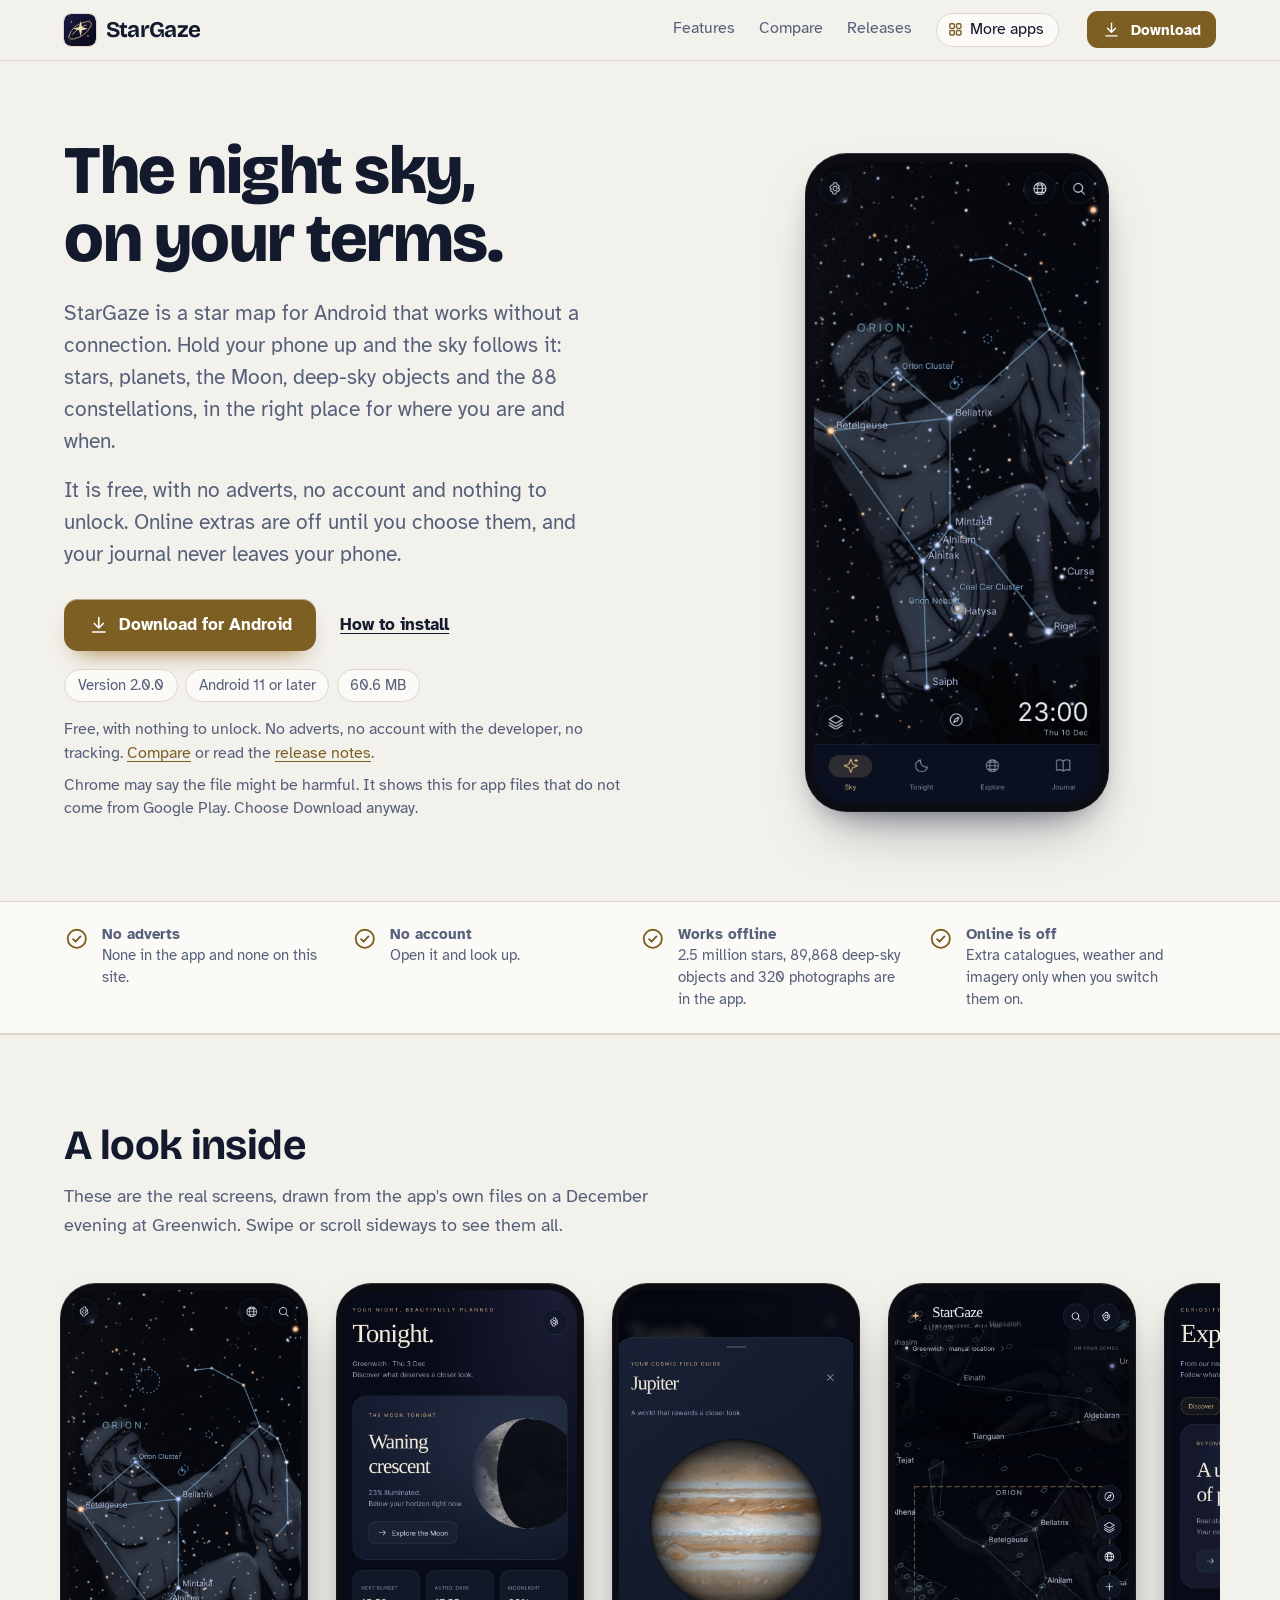
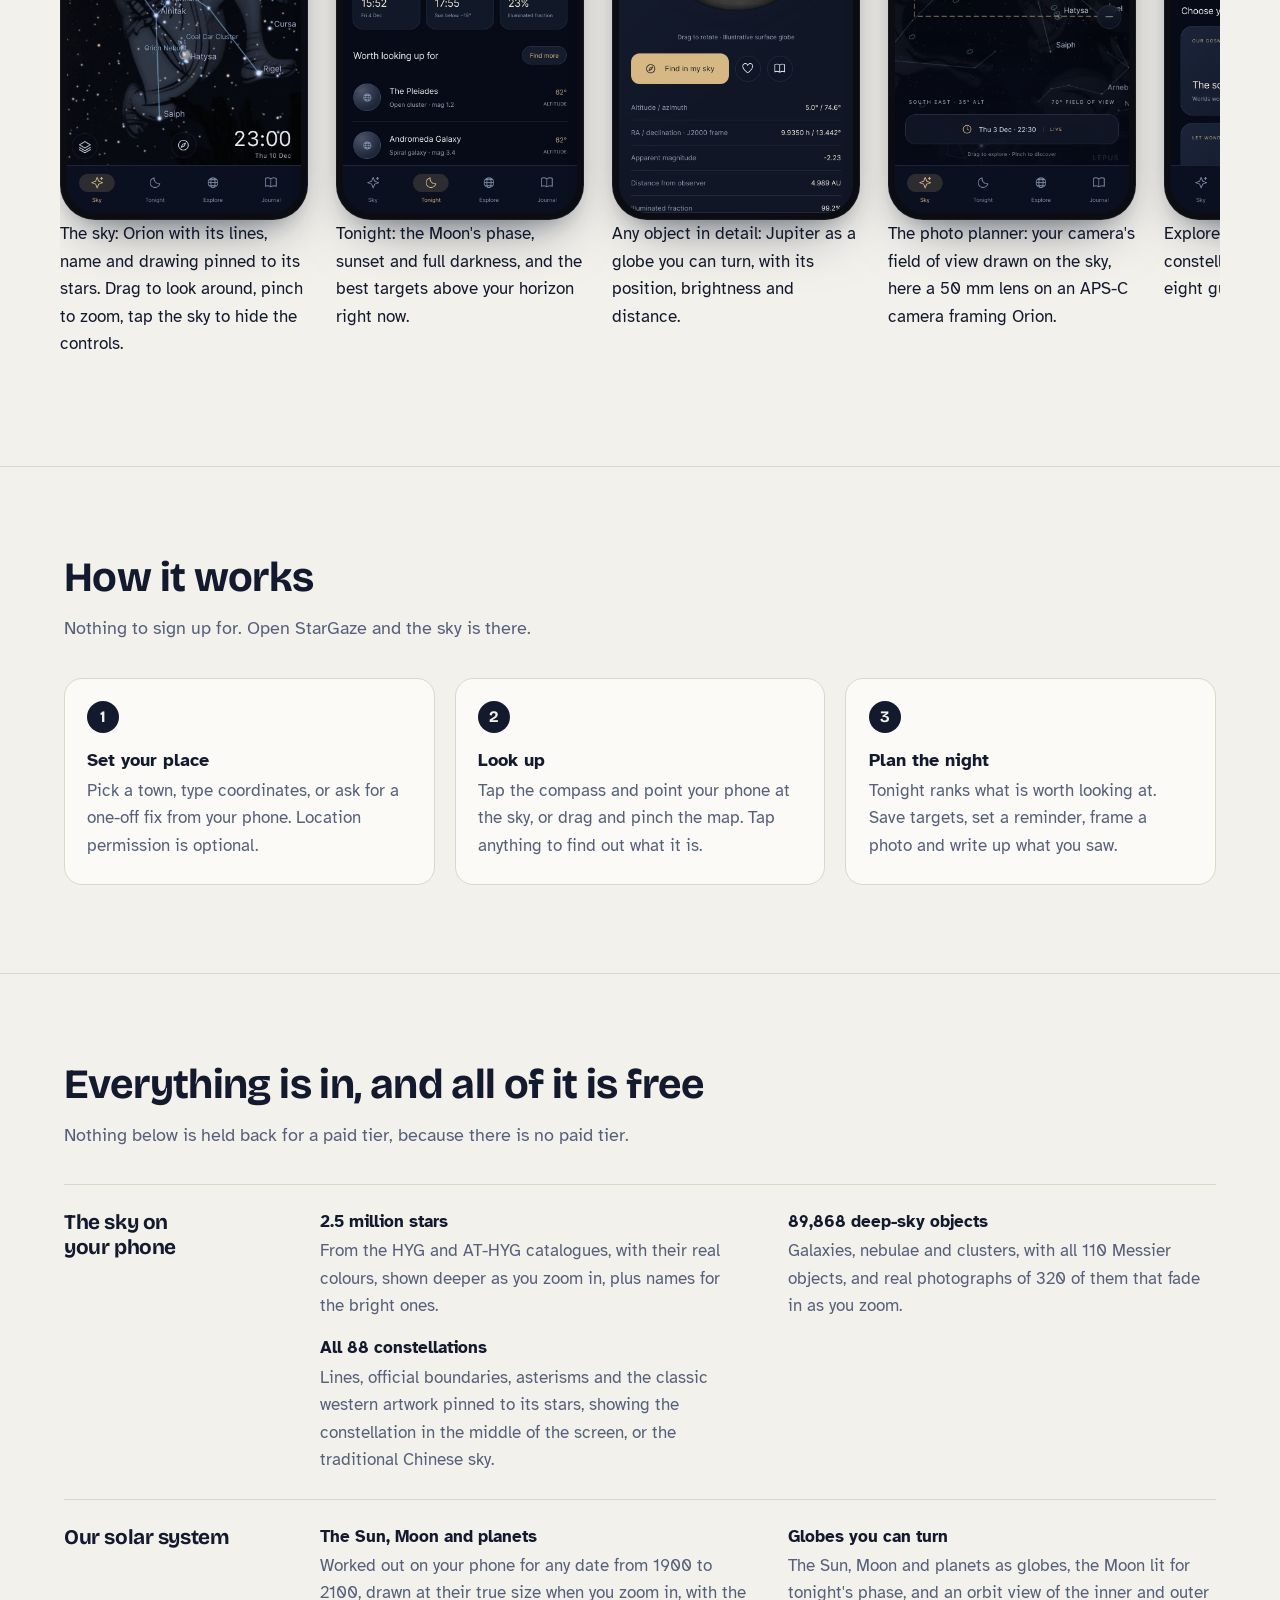
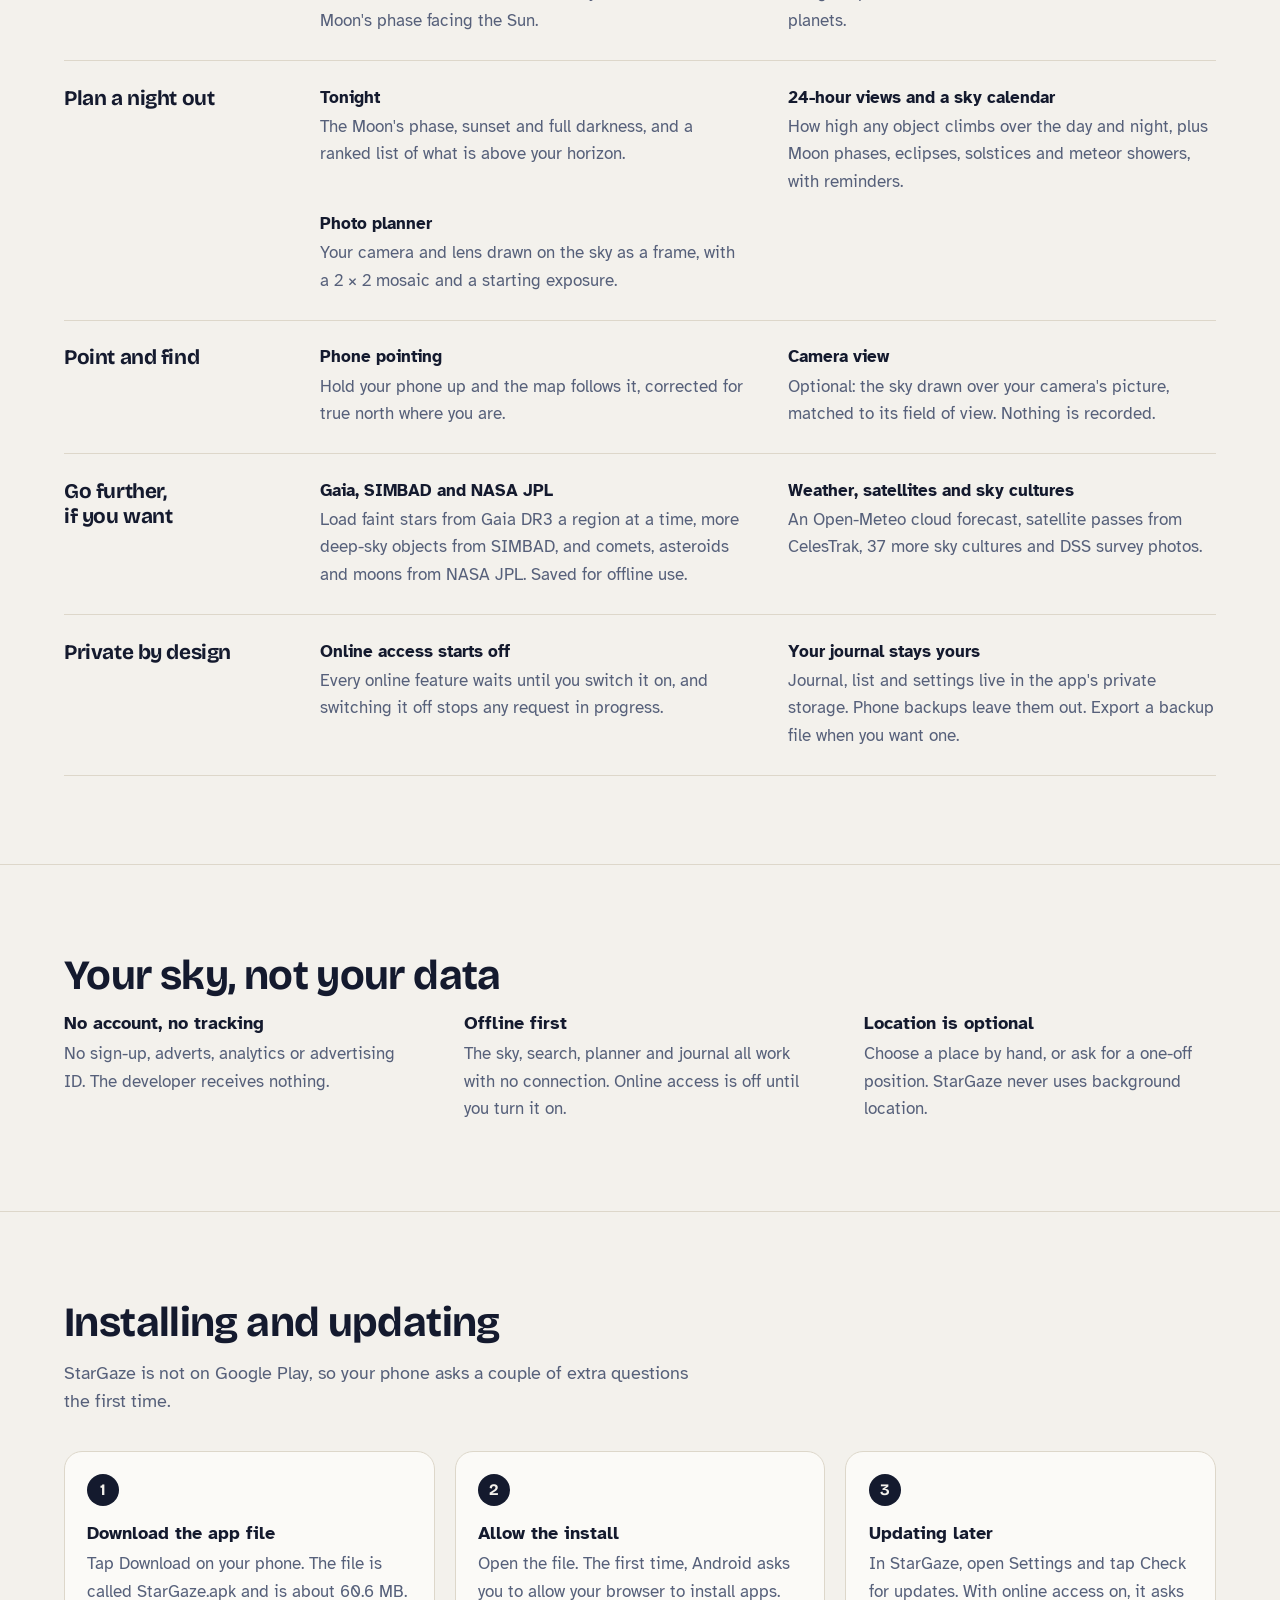
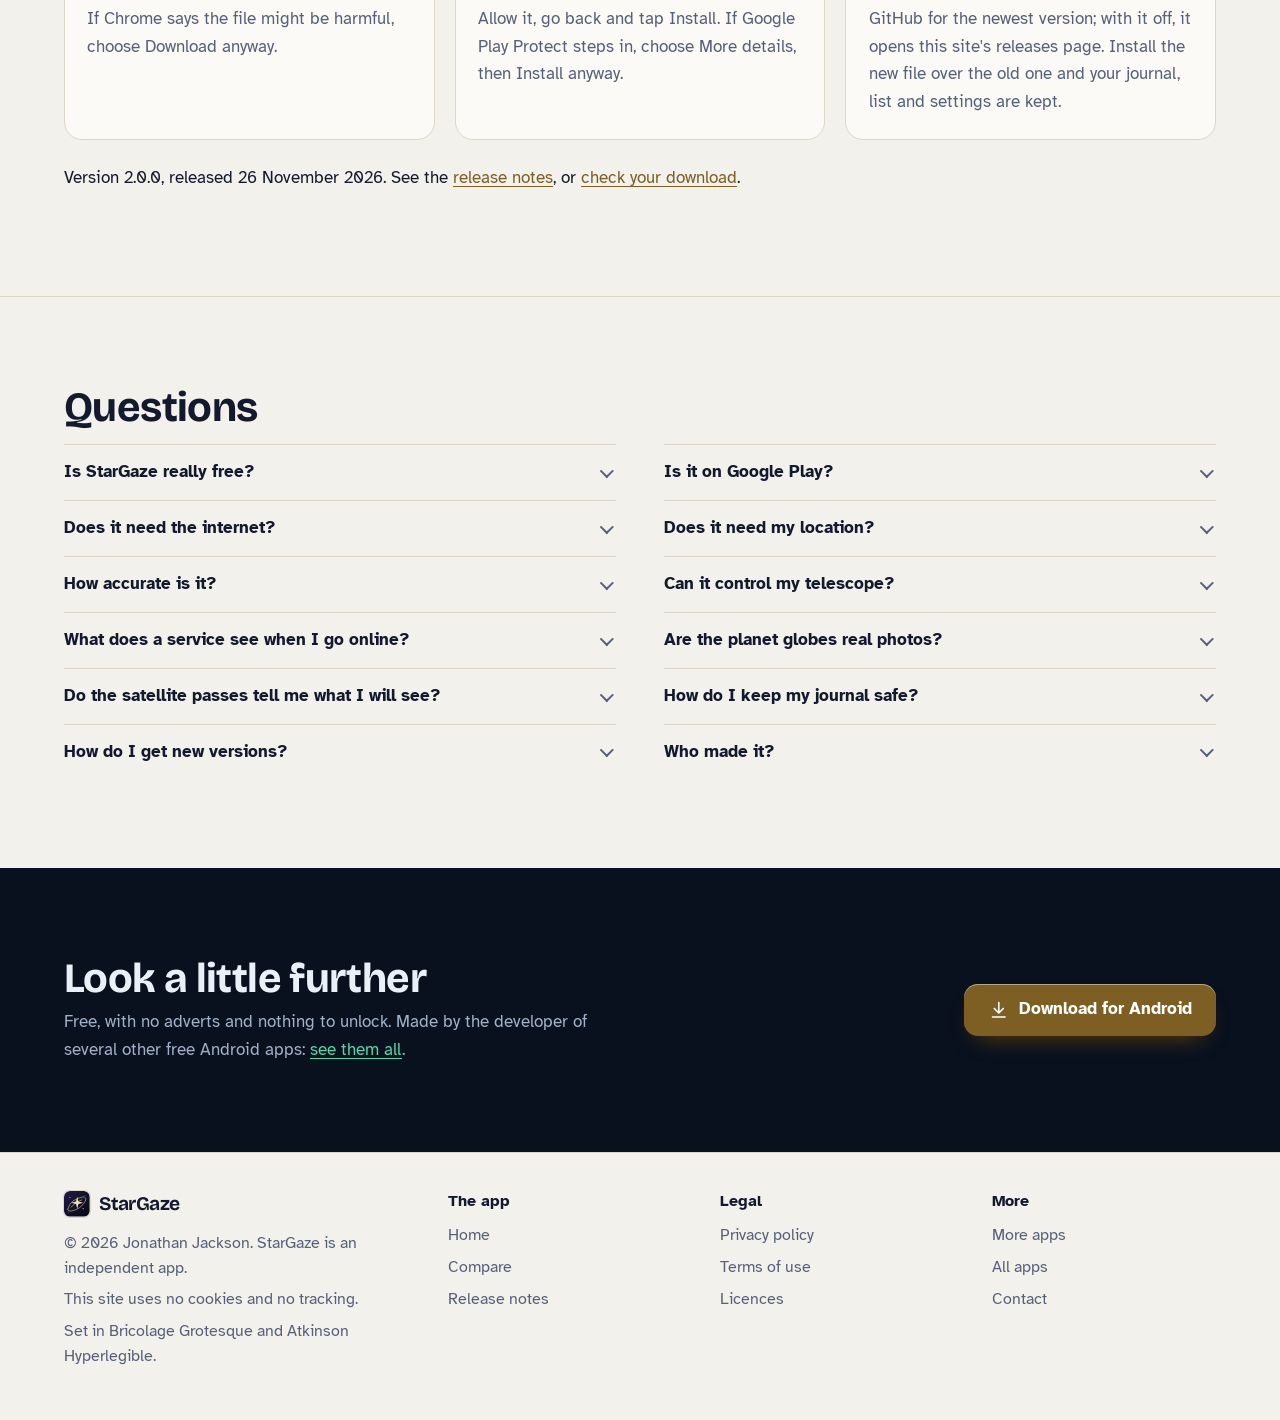
==== commit d074752b: "StarGaze 2.0.0 website" ====
--- a/index.html
+++ b/index.html
@@ -4,7 +4,7 @@
 <meta charset="utf-8">
 <meta name="viewport" content="width=device-width, initial-scale=1">
 <title>StarGaze: a free, private night-sky app for Android that works offline</title>
-<meta name="description" content="StarGaze is a free Android star map with 119,625 stars, 89,868 deep-sky objects and all 88 constellations on your phone, a Tonight planner, phone pointing, a photo planner and a private observing journal. No adverts, no account, no tracking.">
+<meta name="description" content="StarGaze is a free Android star map with 2.5 million stars, 89,868 deep-sky objects, 320 deep-sky photographs, the Milky Way and all 88 constellations on your phone, a Tonight planner, phone pointing, a photo planner and a private observing journal. No adverts, no account, no tracking.">
 <meta name="author" content="Jonathan Jackson">
 <link rel="canonical" href="https://customgpter.github.io/stargaze/">
 <meta name="theme-color" content="#f3f1ec" media="(prefers-color-scheme: light)">
@@ -12,7 +12,7 @@
 <meta property="og:type" content="website">
 <meta property="og:site_name" content="StarGaze">
 <meta property="og:title" content="StarGaze: a free, private night-sky app for Android that works offline">
-<meta property="og:description" content="StarGaze is a free Android star map with 119,625 stars, 89,868 deep-sky objects and all 88 constellations on your phone, a Tonight planner, phone pointing, a photo planner and a private observing journal. No adverts, no account, no tracking.">
+<meta property="og:description" content="StarGaze is a free Android star map with 2.5 million stars, 89,868 deep-sky objects, 320 deep-sky photographs, the Milky Way and all 88 constellations on your phone, a Tonight planner, phone pointing, a photo planner and a private observing journal. No adverts, no account, no tracking.">
 <meta property="og:url" content="https://customgpter.github.io/stargaze/">
 <meta property="og:image" content="https://customgpter.github.io/stargaze/assets/og.png">
 <meta property="og:image:width" content="1200">
@@ -28,7 +28,7 @@
 <link rel="stylesheet" href="./assets/house.css?v=1">
 <link rel="stylesheet" href="./assets/apps-list.css?v=1">
 <script src="./assets/apps-list.js?v=1" defer></script>
-<script type="application/ld+json">{"@context":"https://schema.org","@type":"SoftwareApplication","name":"StarGaze","url":"https://customgpter.github.io/stargaze/","description":"StarGaze is a free Android star map with 119,625 stars, 89,868 deep-sky objects and all 88 constellations on your phone, a Tonight planner, phone pointing, a photo planner and a private observing journal. No adverts, no account, no tracking.","applicationCategory":"EducationalApplication","operatingSystem":"Android 11 or later","softwareVersion":"1.0.1","downloadUrl":"https://github.com/CustomGPTer/stargaze/releases/latest/download/StarGaze.apk","releaseNotes":"https://customgpter.github.io/stargaze/releases.html","offers":{"@type":"Offer","price":"0","priceCurrency":"GBP"},"inLanguage":"en-GB","image":"https://customgpter.github.io/stargaze/assets/og.png","featureList":["119,625 stars","89,868 deep-sky objects","All 88 constellations","The Sun, Moon and planets","Globes you can turn","Tonight","24-hour views and a sky calendar","Photo planner","Phone pointing","Camera view","Gaia, SIMBAD and NASA JPL","Weather, satellites and sky cultures"],"author":{"@type":"Person","name":"Jonathan Jackson"}}</script>
+<script type="application/ld+json">{"@context":"https://schema.org","@type":"SoftwareApplication","name":"StarGaze","url":"https://customgpter.github.io/stargaze/","description":"StarGaze is a free Android star map with 2.5 million stars, 89,868 deep-sky objects, 320 deep-sky photographs, the Milky Way and all 88 constellations on your phone, a Tonight planner, phone pointing, a photo planner and a private observing journal. No adverts, no account, no tracking.","applicationCategory":"EducationalApplication","operatingSystem":"Android 11 or later","softwareVersion":"2.0.0","downloadUrl":"https://github.com/CustomGPTer/stargaze/releases/latest/download/StarGaze.apk","releaseNotes":"https://customgpter.github.io/stargaze/releases.html","offers":{"@type":"Offer","price":"0","priceCurrency":"GBP"},"inLanguage":"en-GB","image":"https://customgpter.github.io/stargaze/assets/og.png","featureList":["2.5 million stars","89,868 deep-sky objects","All 88 constellations","The Sun, Moon and planets","Globes you can turn","Tonight","24-hour views and a sky calendar","Photo planner","Phone pointing","Camera view","Gaia, SIMBAD and NASA JPL","Weather, satellites and sky cultures"],"author":{"@type":"Person","name":"Jonathan Jackson"}}</script>
 <script type="application/ld+json">{"@context":"https://schema.org","@type":"FAQPage","mainEntity":[{"@type":"Question","name":"Is StarGaze really free?","acceptedAnswer":{"@type":"Answer","text":"Yes. There is no paid version, no subscription and no adverts, and nothing in the app is locked."}},{"@type":"Question","name":"Is it on Google Play?","acceptedAnswer":{"@type":"Answer","text":"No. StarGaze is a personal project and is downloaded from this site as an Android app file. It needs Android 11 or later and an up-to-date Android System WebView, which comes with every current phone."}},{"@type":"Question","name":"Does it need the internet?","acceptedAnswer":{"@type":"Answer","text":"No. The stars, deep-sky objects, constellations, planets, Tonight, search, journal and planner all work offline. Online access starts switched off. Turn it on in Privacy & data only if you want Gaia stars, SIMBAD, NASA JPL objects, survey photos, weather, satellite data or extra sky cultures."}},{"@type":"Question","name":"Does it need my location?","acceptedAnswer":{"@type":"Answer","text":"No. You can choose a town or type coordinates. If you tap Use device location, Android gives StarGaze one position, which is saved as your observing place. It never runs in the background."}},{"@type":"Question","name":"How accurate is it?","acceptedAnswer":{"@type":"Answer","text":"Positions of the Sun, Moon and planets come from Astronomy Engine, and star positions from the HYG catalogue with each star's own motion. Phone pointing depends on your phone's compass, which metal, magnets and cases can upset. Calibrate it with a figure-of-eight movement."}},{"@type":"Question","name":"Can it control my telescope?","acceptedAnswer":{"@type":"Answer","text":"No. StarGaze has no telescope control, by design."}},{"@type":"Question","name":"What does a service see when I go online?","acceptedAnswer":{"@type":"Answer","text":"Your IP address and what that request needs: a patch of sky for Gaia, SIMBAD and survey photos, an object, time and your place for NASA JPL, your place rounded to about 1 km for the weather. Your journal is never sent anywhere."}},{"@type":"Question","name":"Are the planet globes real photos?","acceptedAnswer":{"@type":"Answer","text":"They are maps of each world wrapped on a globe, to explore at your leisure. The Milky Way, landscapes and Saturn's rings are illustrations."}},{"@type":"Question","name":"Do the satellite passes tell me what I will see?","acceptedAnswer":{"@type":"Answer","text":"They tell you when a satellite is more than 10&deg; above your horizon. They do not say whether it is lit by the Sun, so not every pass is visible."}},{"@type":"Question","name":"How do I keep my journal safe?","acceptedAnswer":{"@type":"Answer","text":"Settings, Backup & restore exports your journal, list and settings to a file where you choose. The file is not encrypted, so keep it private. Uninstalling StarGaze removes anything you have not exported."}},{"@type":"Question","name":"How do I get new versions?","acceptedAnswer":{"@type":"Answer","text":"Open Settings and tap Check for updates. With online access on, StarGaze asks GitHub for the newest version and opens the download in your browser. With it off, it opens this site's releases page. Install the new file over the old one."}},{"@type":"Question","name":"Who made it?","acceptedAnswer":{"@type":"Answer","text":"StarGaze is made by Jonathan Jackson, an independent developer in the United Kingdom. It is not connected with Stellarium, ESA, NASA, CDS or any of the data providers it credits."}}]}</script>
 </head>
 <body>
@@ -48,23 +48,23 @@
 <p class="lede">StarGaze is a star map for Android that works without a connection. Hold your phone up and the sky follows it: stars, planets, the Moon, deep-sky objects and the 88 constellations, in the right place for where you are and when.</p><p class="lede">It is free, with no adverts, no account and nothing to unlock. Online extras are off until you choose them, and your journal never leaves your phone.</p>
 
 <p class="get" id="download"><a class="button" href="https://github.com/CustomGPTer/stargaze/releases/latest/download/StarGaze.apk"><svg class="ico" viewBox="0 0 24 24" aria-hidden="true"><path d="M12 4v11"/><path d="M7 10.5l5 5 5-5"/><path d="M5 20h14"/></svg>Download for Android</a><a class="aside" href="#install">How to install</a></p>
-<ul class="pills"><li>Version 1.0.1</li><li>Android 11 or later</li><li>11.6 MB</li></ul>
+<ul class="pills"><li>Version 2.0.0</li><li>Android 11 or later</li><li>60.6 MB</li></ul>
 <p class="facts">Free, with nothing to unlock. No adverts, no account with the developer, no tracking. <a href="compare.html">Compare</a> or read the <a href="releases.html">release notes</a>.</p>
 <p class="facts">Chrome may say the file might be harmful. It shows this for app files that do not come from Google Play. Choose Download anyway.</p>
 </div>
-<div class="hero-phone"><div class="phone"><img src="./assets/screens/sky.png" alt="The sky: Orion, Taurus and Auriga with constellation lines, names and the western artwork. Drag to look around, pinch to zoom." width="393" height="852" fetchpriority="high"></div></div>
+<div class="hero-phone"><div class="phone"><img src="./assets/screens/sky.png" alt="The sky: Orion with its lines, name and drawing pinned to its stars. Drag to look around, pinch to zoom, tap the sky to hide the controls." width="393" height="852" fetchpriority="high"></div></div>
 </div>
 </div>
 
 <section class="promises" aria-label="In short">
-<div class="wrap"><ul><li><svg class="ico" viewBox="0 0 24 24" aria-hidden="true"><circle cx="12" cy="12" r="8.5"/><path d="M8.6 12.4l2.3 2.3 4.5-4.9"/></svg><span><b>No adverts</b><span>None in the app and none on this site.</span></span></li><li><svg class="ico" viewBox="0 0 24 24" aria-hidden="true"><circle cx="12" cy="12" r="8.5"/><path d="M8.6 12.4l2.3 2.3 4.5-4.9"/></svg><span><b>No account</b><span>Open it and look up.</span></span></li><li><svg class="ico" viewBox="0 0 24 24" aria-hidden="true"><circle cx="12" cy="12" r="8.5"/><path d="M8.6 12.4l2.3 2.3 4.5-4.9"/></svg><span><b>Works offline</b><span>119,625 stars and 89,868 deep-sky objects are in the app.</span></span></li><li><svg class="ico" viewBox="0 0 24 24" aria-hidden="true"><circle cx="12" cy="12" r="8.5"/><path d="M8.6 12.4l2.3 2.3 4.5-4.9"/></svg><span><b>Online is off</b><span>Extra catalogues, weather and imagery only when you switch them on.</span></span></li></ul></div>
+<div class="wrap"><ul><li><svg class="ico" viewBox="0 0 24 24" aria-hidden="true"><circle cx="12" cy="12" r="8.5"/><path d="M8.6 12.4l2.3 2.3 4.5-4.9"/></svg><span><b>No adverts</b><span>None in the app and none on this site.</span></span></li><li><svg class="ico" viewBox="0 0 24 24" aria-hidden="true"><circle cx="12" cy="12" r="8.5"/><path d="M8.6 12.4l2.3 2.3 4.5-4.9"/></svg><span><b>No account</b><span>Open it and look up.</span></span></li><li><svg class="ico" viewBox="0 0 24 24" aria-hidden="true"><circle cx="12" cy="12" r="8.5"/><path d="M8.6 12.4l2.3 2.3 4.5-4.9"/></svg><span><b>Works offline</b><span>2.5 million stars, 89,868 deep-sky objects and 320 photographs are in the app.</span></span></li><li><svg class="ico" viewBox="0 0 24 24" aria-hidden="true"><circle cx="12" cy="12" r="8.5"/><path d="M8.6 12.4l2.3 2.3 4.5-4.9"/></svg><span><b>Online is off</b><span>Extra catalogues, weather and imagery only when you switch them on.</span></span></li></ul></div>
 </section>
 
 <section id="screens" aria-labelledby="screens-h">
 <div class="wrap">
 <h2 id="screens-h">A look inside</h2>
 <p class="intro">These are the real screens, drawn from the app&#x27;s own files on a December evening at Greenwich. Swipe or scroll sideways to see them all.</p>
-<div class="gallery" tabindex="0" role="region" aria-label="Screens from StarGaze"><figure class="shot"><div class="phone"><img src="./assets/screens/sky.png" alt="The sky: Orion, Taurus and Auriga with constellation lines, names and the western artwork. Drag to look around, pinch to zoom." width="393" height="852" loading="eager" decoding="async"></div><figcaption>The sky: Orion, Taurus and Auriga with constellation lines, names and the western artwork. Drag to look around, pinch to zoom.</figcaption></figure><figure class="shot"><div class="phone"><img src="./assets/screens/tonight.png" alt="Tonight: the Moon&#x27;s phase, sunset and full darkness, and the best targets above your horizon right now." width="393" height="852" loading="eager" decoding="async"></div><figcaption>Tonight: the Moon&#x27;s phase, sunset and full darkness, and the best targets above your horizon right now.</figcaption></figure><figure class="shot"><div class="phone"><img src="./assets/screens/object.png" alt="Any object in detail: Jupiter as a globe you can turn, with its position, brightness and distance." width="393" height="852" loading="eager" decoding="async"></div><figcaption>Any object in detail: Jupiter as a globe you can turn, with its position, brightness and distance.</figcaption></figure><figure class="shot"><div class="phone"><img src="./assets/screens/framing.png" alt="The photo planner: your camera&#x27;s field of view drawn on the sky, here a 50 mm lens on an APS-C camera framing Orion." width="393" height="852" loading="eager" decoding="async"></div><figcaption>The photo planner: your camera&#x27;s field of view drawn on the sky, here a 50 mm lens on an APS-C camera framing Orion.</figcaption></figure><figure class="shot"><div class="phone"><img src="./assets/screens/explore.png" alt="Explore the solar system, the 88 constellations, the deep sky and four guided journeys." width="393" height="852" loading="eager" decoding="async"></div><figcaption>Explore the solar system, the 88 constellations, the deep sky and four guided journeys.</figcaption></figure><figure class="shot"><div class="phone"><img src="./assets/screens/search.png" alt="Search stars, planets, constellations and catalogue numbers such as M31, NGC 7000 or HIP 27989." width="393" height="852" loading="eager" decoding="async"></div><figcaption>Search stars, planets, constellations and catalogue numbers such as M31, NGC 7000 or HIP 27989.</figcaption></figure><figure class="shot"><div class="phone"><img src="./assets/screens/journal.png" alt="A private journal: what you saw, when, with what, and a photo if you like. Kept on your phone." width="393" height="852" loading="eager" decoding="async"></div><figcaption>A private journal: what you saw, when, with what, and a photo if you like. Kept on your phone.</figcaption></figure><figure class="shot"><div class="phone"><img src="./assets/screens/privacy.png" alt="Privacy in plain words: online access starts off, and every service the app can contact is listed." width="393" height="852" loading="eager" decoding="async"></div><figcaption>Privacy in plain words: online access starts off, and every service the app can contact is listed.</figcaption></figure></div>
+<div class="gallery" tabindex="0" role="region" aria-label="Screens from StarGaze"><figure class="shot"><div class="phone"><img src="./assets/screens/sky.png" alt="The sky: Orion with its lines, name and drawing pinned to its stars. Drag to look around, pinch to zoom, tap the sky to hide the controls." width="393" height="852" loading="eager" decoding="async"></div><figcaption>The sky: Orion with its lines, name and drawing pinned to its stars. Drag to look around, pinch to zoom, tap the sky to hide the controls.</figcaption></figure><figure class="shot"><div class="phone"><img src="./assets/screens/tonight.png" alt="Tonight: the Moon&#x27;s phase, sunset and full darkness, and the best targets above your horizon right now." width="393" height="852" loading="eager" decoding="async"></div><figcaption>Tonight: the Moon&#x27;s phase, sunset and full darkness, and the best targets above your horizon right now.</figcaption></figure><figure class="shot"><div class="phone"><img src="./assets/screens/object.png" alt="Any object in detail: Jupiter as a globe you can turn, with its position, brightness and distance." width="393" height="852" loading="eager" decoding="async"></div><figcaption>Any object in detail: Jupiter as a globe you can turn, with its position, brightness and distance.</figcaption></figure><figure class="shot"><div class="phone"><img src="./assets/screens/framing.png" alt="The photo planner: your camera&#x27;s field of view drawn on the sky, here a 50 mm lens on an APS-C camera framing Orion." width="393" height="852" loading="eager" decoding="async"></div><figcaption>The photo planner: your camera&#x27;s field of view drawn on the sky, here a 50 mm lens on an APS-C camera framing Orion.</figcaption></figure><figure class="shot"><div class="phone"><img src="./assets/screens/explore.png" alt="Explore the solar system, the 88 constellations, the deep sky and eight guided journeys." width="393" height="852" loading="eager" decoding="async"></div><figcaption>Explore the solar system, the 88 constellations, the deep sky and eight guided journeys.</figcaption></figure><figure class="shot"><div class="phone"><img src="./assets/screens/search.png" alt="Search stars, planets, constellations and catalogue numbers such as M31, NGC 7000 or HIP 27989." width="393" height="852" loading="eager" decoding="async"></div><figcaption>Search stars, planets, constellations and catalogue numbers such as M31, NGC 7000 or HIP 27989.</figcaption></figure><figure class="shot"><div class="phone"><img src="./assets/screens/journal.png" alt="A private journal: what you saw, when, with what, and a photo if you like. Kept on your phone." width="393" height="852" loading="eager" decoding="async"></div><figcaption>A private journal: what you saw, when, with what, and a photo if you like. Kept on your phone.</figcaption></figure><figure class="shot"><div class="phone"><img src="./assets/screens/privacy.png" alt="Privacy in plain words: online access starts off, and every service the app can contact is listed." width="393" height="852" loading="eager" decoding="async"></div><figcaption>Privacy in plain words: online access starts off, and every service the app can contact is listed.</figcaption></figure></div>
 </div>
 </section>
 
@@ -80,7 +80,7 @@
 <div class="wrap">
 <h2 id="features-h">Everything is in, and all of it is free</h2>
 <p class="intro">Nothing below is held back for a paid tier, because there is no paid tier.</p>
-<div class="groups"><div class="group"><h3>The sky on your phone</h3><dl><div><dt>119,625 stars</dt><dd>From the HYG catalogue, with their colours and real motion across the sky, plus names for the bright ones.</dd></div><div><dt>89,868 deep-sky objects</dt><dd>Galaxies, nebulae and clusters, with all 110 Messier objects and their own names.</dd></div><div><dt>All 88 constellations</dt><dd>Lines, official boundaries, asterisms and the classic western artwork, or the traditional Chinese sky.</dd></div></dl></div><div class="group"><h3>Our solar system</h3><dl><div><dt>The Sun, Moon and planets</dt><dd>Worked out on your phone for any date from 1900 to 2100, drawn at their true size when you zoom in, with the Moon's phase facing the Sun.</dd></div><div><dt>Globes you can turn</dt><dd>The Sun, Moon and planets as globes, the Moon lit for tonight's phase, and an orbit view of the inner and outer planets.</dd></div></dl></div><div class="group"><h3>Plan a night out</h3><dl><div><dt>Tonight</dt><dd>The Moon's phase, sunset and full darkness, and a ranked list of what is above your horizon.</dd></div><div><dt>24-hour views and a sky calendar</dt><dd>How high any object climbs over the day and night, plus Moon phases, eclipses, solstices and meteor showers, with reminders.</dd></div><div><dt>Photo planner</dt><dd>Your camera and lens drawn on the sky as a frame, with a 2 &times; 2 mosaic and a starting exposure.</dd></div></dl></div><div class="group"><h3>Point and find</h3><dl><div><dt>Phone pointing</dt><dd>Hold your phone up and the map follows it, corrected for true north where you are.</dd></div><div><dt>Camera view</dt><dd>Optional: the sky drawn over your camera's picture, matched to its field of view. Nothing is recorded.</dd></div></dl></div><div class="group"><h3>Go further, if you want</h3><dl><div><dt>Gaia, SIMBAD and NASA JPL</dt><dd>Load faint stars from Gaia DR3 a region at a time, more deep-sky objects from SIMBAD, and comets, asteroids and moons from NASA JPL. Saved for offline use.</dd></div><div><dt>Weather, satellites and sky cultures</dt><dd>An Open-Meteo cloud forecast, satellite passes from CelesTrak, 37 more sky cultures and DSS survey photos.</dd></div></dl></div><div class="group"><h3>Private by design</h3><dl><div><dt>Online access starts off</dt><dd>Every online feature waits until you switch it on, and switching it off stops any request in progress.</dd></div><div><dt>Your journal stays yours</dt><dd>Journal, list and settings live in the app's private storage. Phone backups leave them out. Export a backup file when you want one.</dd></div></dl></div></div>
+<div class="groups"><div class="group"><h3>The sky on your phone</h3><dl><div><dt>2.5 million stars</dt><dd>From the HYG and AT-HYG catalogues, with their real colours, shown deeper as you zoom in, plus names for the bright ones.</dd></div><div><dt>89,868 deep-sky objects</dt><dd>Galaxies, nebulae and clusters, with all 110 Messier objects, and real photographs of 320 of them that fade in as you zoom.</dd></div><div><dt>All 88 constellations</dt><dd>Lines, official boundaries, asterisms and the classic western artwork pinned to its stars, showing the constellation in the middle of the screen, or the traditional Chinese sky.</dd></div></dl></div><div class="group"><h3>Our solar system</h3><dl><div><dt>The Sun, Moon and planets</dt><dd>Worked out on your phone for any date from 1900 to 2100, drawn at their true size when you zoom in, with the Moon's phase facing the Sun.</dd></div><div><dt>Globes you can turn</dt><dd>The Sun, Moon and planets as globes, the Moon lit for tonight's phase, and an orbit view of the inner and outer planets.</dd></div></dl></div><div class="group"><h3>Plan a night out</h3><dl><div><dt>Tonight</dt><dd>The Moon's phase, sunset and full darkness, and a ranked list of what is above your horizon.</dd></div><div><dt>24-hour views and a sky calendar</dt><dd>How high any object climbs over the day and night, plus Moon phases, eclipses, solstices and meteor showers, with reminders.</dd></div><div><dt>Photo planner</dt><dd>Your camera and lens drawn on the sky as a frame, with a 2 &times; 2 mosaic and a starting exposure.</dd></div></dl></div><div class="group"><h3>Point and find</h3><dl><div><dt>Phone pointing</dt><dd>Hold your phone up and the map follows it, corrected for true north where you are.</dd></div><div><dt>Camera view</dt><dd>Optional: the sky drawn over your camera's picture, matched to its field of view. Nothing is recorded.</dd></div></dl></div><div class="group"><h3>Go further, if you want</h3><dl><div><dt>Gaia, SIMBAD and NASA JPL</dt><dd>Load faint stars from Gaia DR3 a region at a time, more deep-sky objects from SIMBAD, and comets, asteroids and moons from NASA JPL. Saved for offline use.</dd></div><div><dt>Weather, satellites and sky cultures</dt><dd>An Open-Meteo cloud forecast, satellite passes from CelesTrak, 37 more sky cultures and DSS survey photos.</dd></div></dl></div><div class="group"><h3>Private by design</h3><dl><div><dt>Online access starts off</dt><dd>Every online feature waits until you switch it on, and switching it off stops any request in progress.</dd></div><div><dt>Your journal stays yours</dt><dd>Journal, list and settings live in the app's private storage. Phone backups leave them out. Export a backup file when you want one.</dd></div></dl></div></div>
 </div>
 </section>
 
@@ -95,8 +95,8 @@
 <div class="wrap">
 <h2 id="install-h">Installing and updating</h2>
 <p class="intro">StarGaze is not on Google Play, so your phone asks a couple of extra questions the first time.</p>
-<ol class="steps"><li><h3>Download the app file</h3><p>Tap Download on your phone. The file is called StarGaze.apk and is about 11.6 MB. If Chrome says the file might be harmful, choose Download anyway.</p></li><li><h3>Allow the install</h3><p>Open the file. The first time, Android asks you to allow your browser to install apps. Allow it, go back and tap Install. If Google Play Protect steps in, choose More details, then Install anyway.</p></li><li><h3>Updating later</h3><p>In StarGaze, open Settings and tap Check for updates. With online access on, it asks GitHub for the newest version; with it off, it opens this site's releases page. Install the new file over the old one and your journal, list and settings are kept.</p></li></ol>
-<p class="after-table">Version 1.0.1, released 26 November 2026. See the <a href="releases.html">release notes</a>, or <a href="releases.html#checking">check your download</a>.</p>
+<ol class="steps"><li><h3>Download the app file</h3><p>Tap Download on your phone. The file is called StarGaze.apk and is about 60.6 MB. If Chrome says the file might be harmful, choose Download anyway.</p></li><li><h3>Allow the install</h3><p>Open the file. The first time, Android asks you to allow your browser to install apps. Allow it, go back and tap Install. If Google Play Protect steps in, choose More details, then Install anyway.</p></li><li><h3>Updating later</h3><p>In StarGaze, open Settings and tap Check for updates. With online access on, it asks GitHub for the newest version; with it off, it opens this site's releases page. Install the new file over the old one and your journal, list and settings are kept.</p></li></ol>
+<p class="after-table">Version 2.0.0, released 26 November 2026. See the <a href="releases.html">release notes</a>, or <a href="releases.html#checking">check your download</a>.</p>
 </div>
 </section>
 
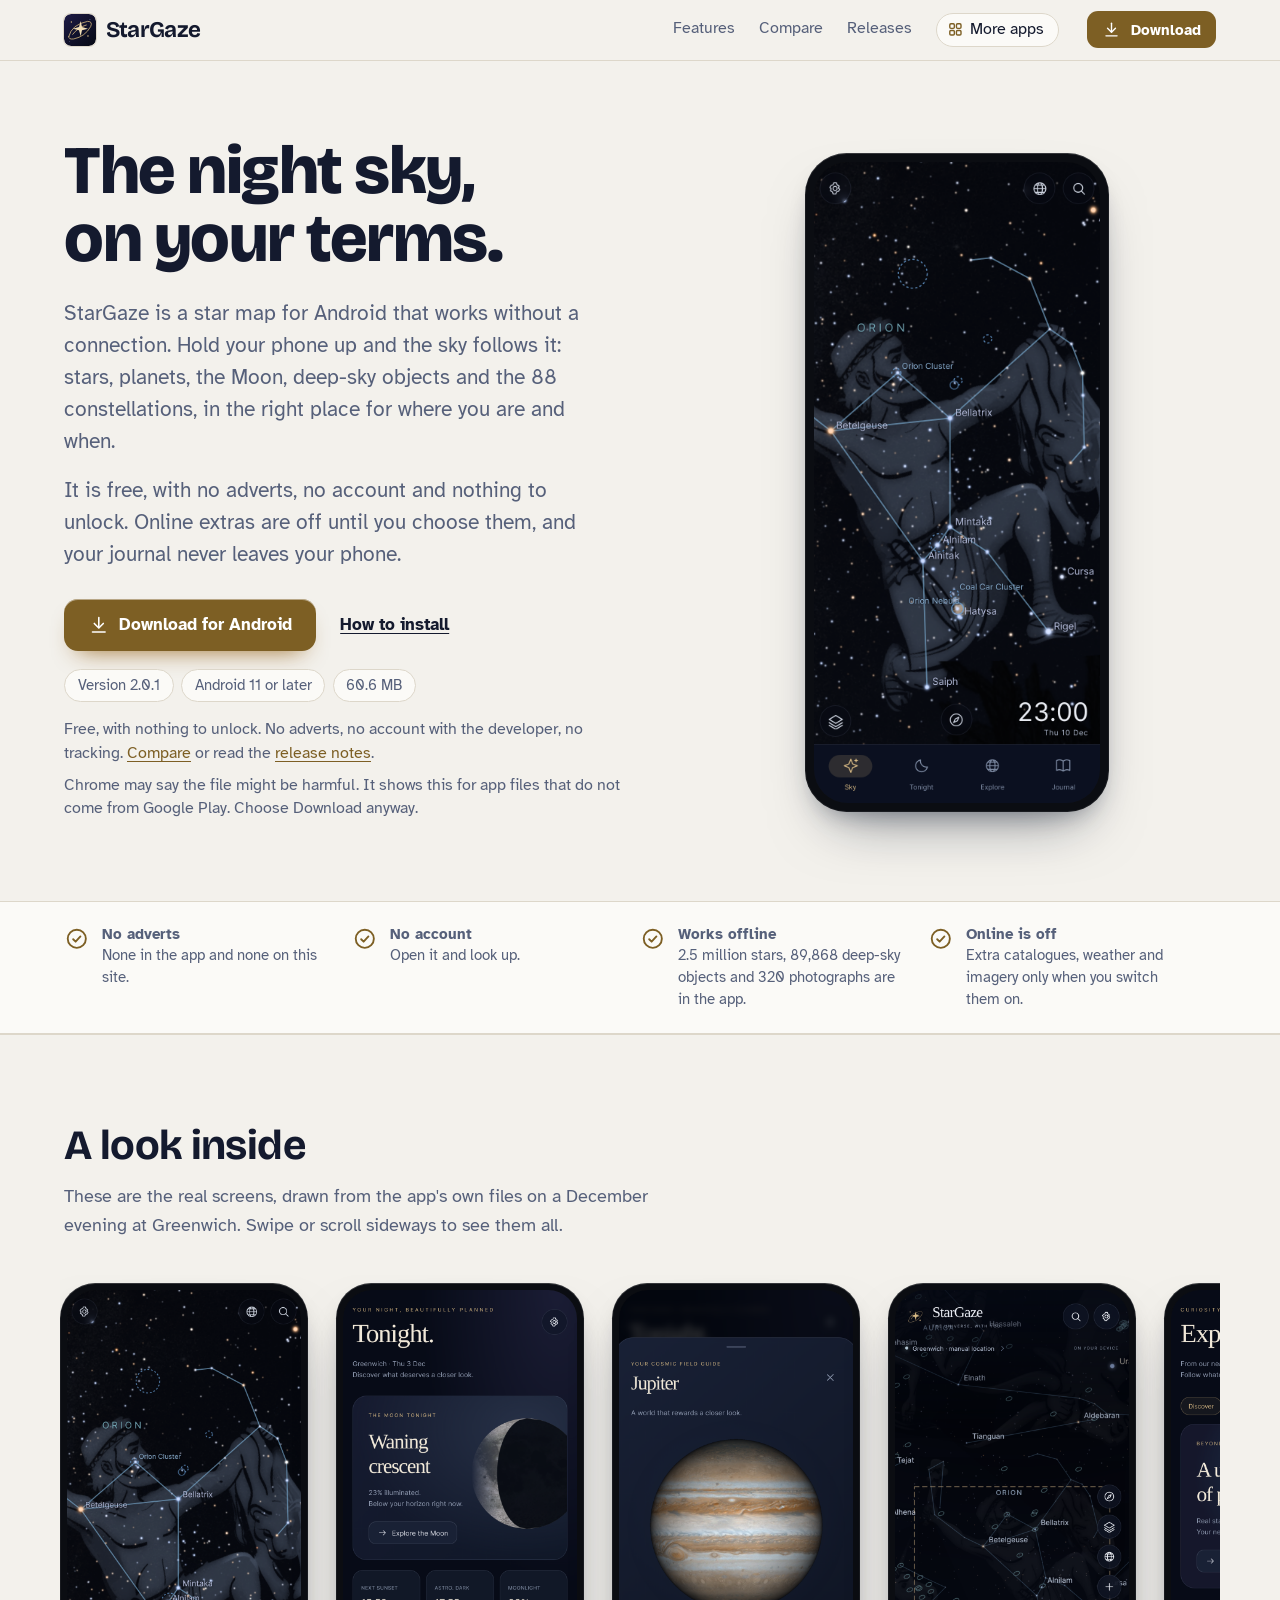
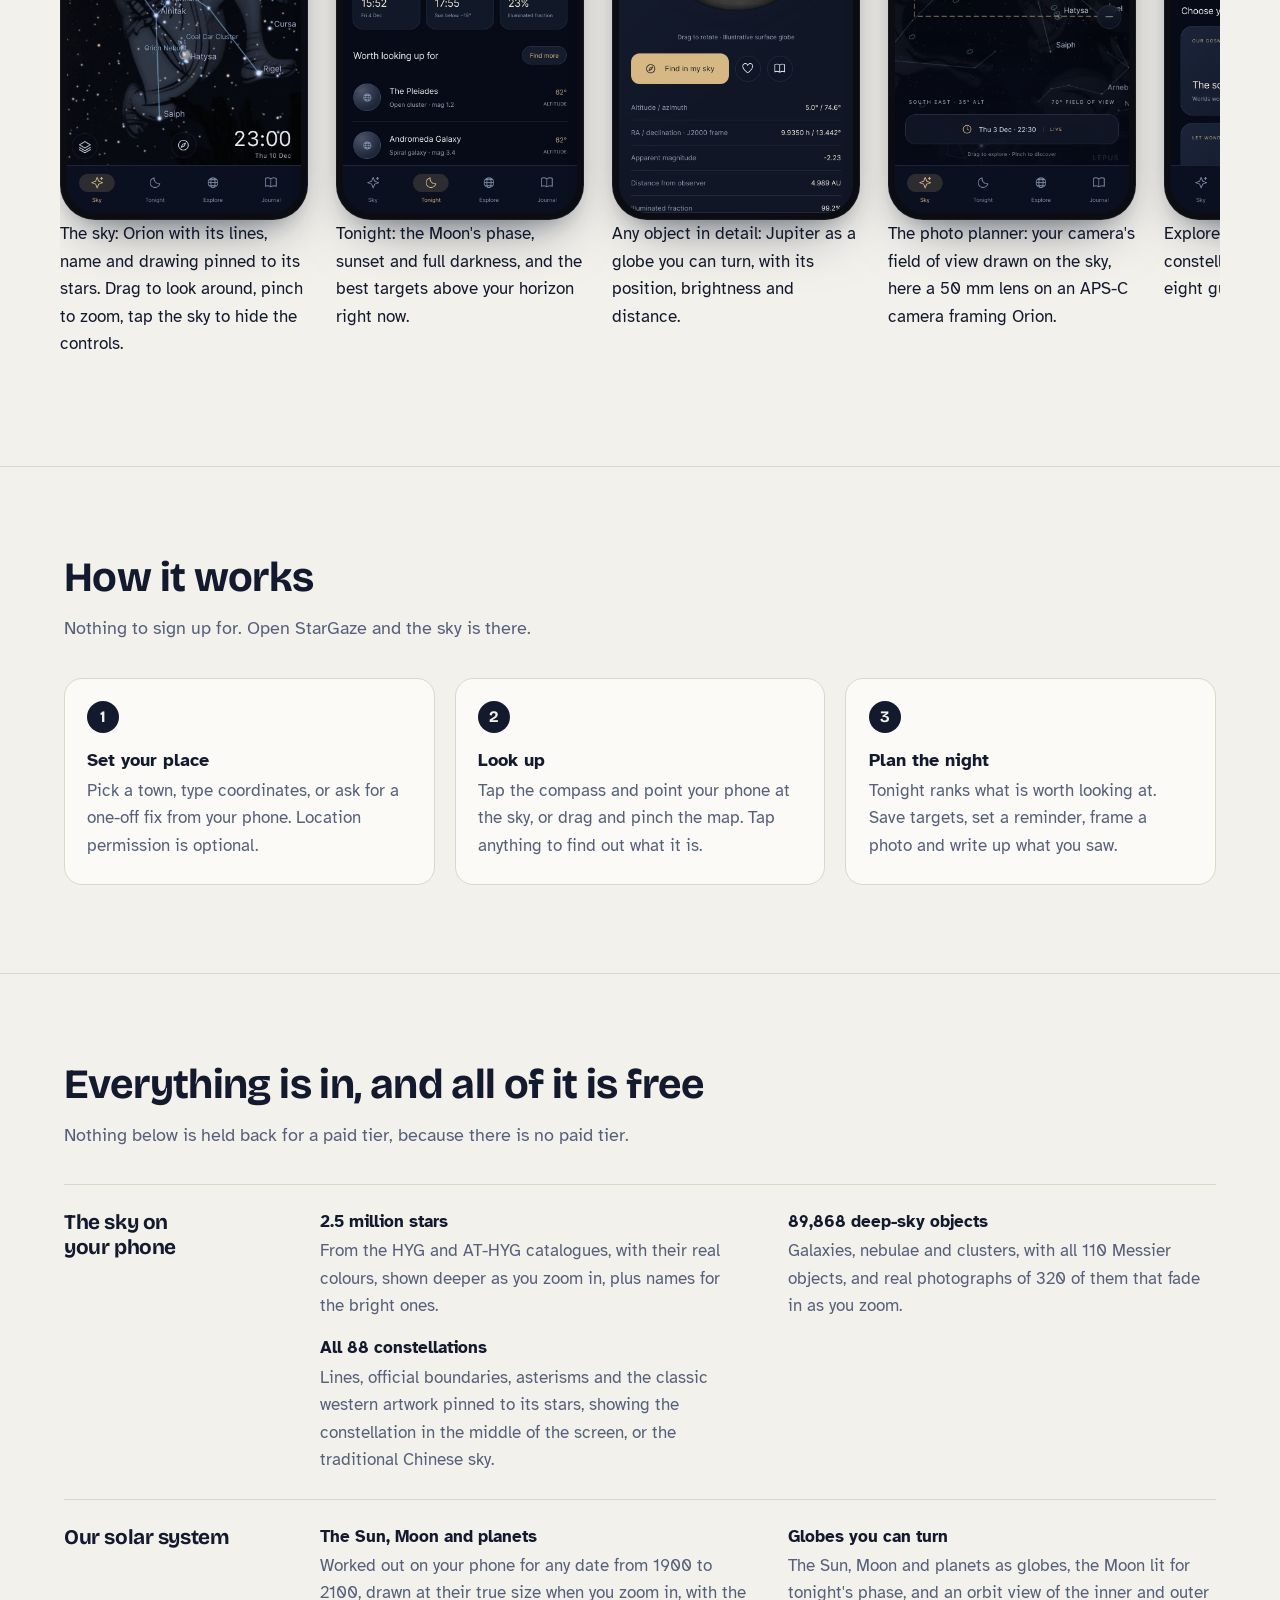
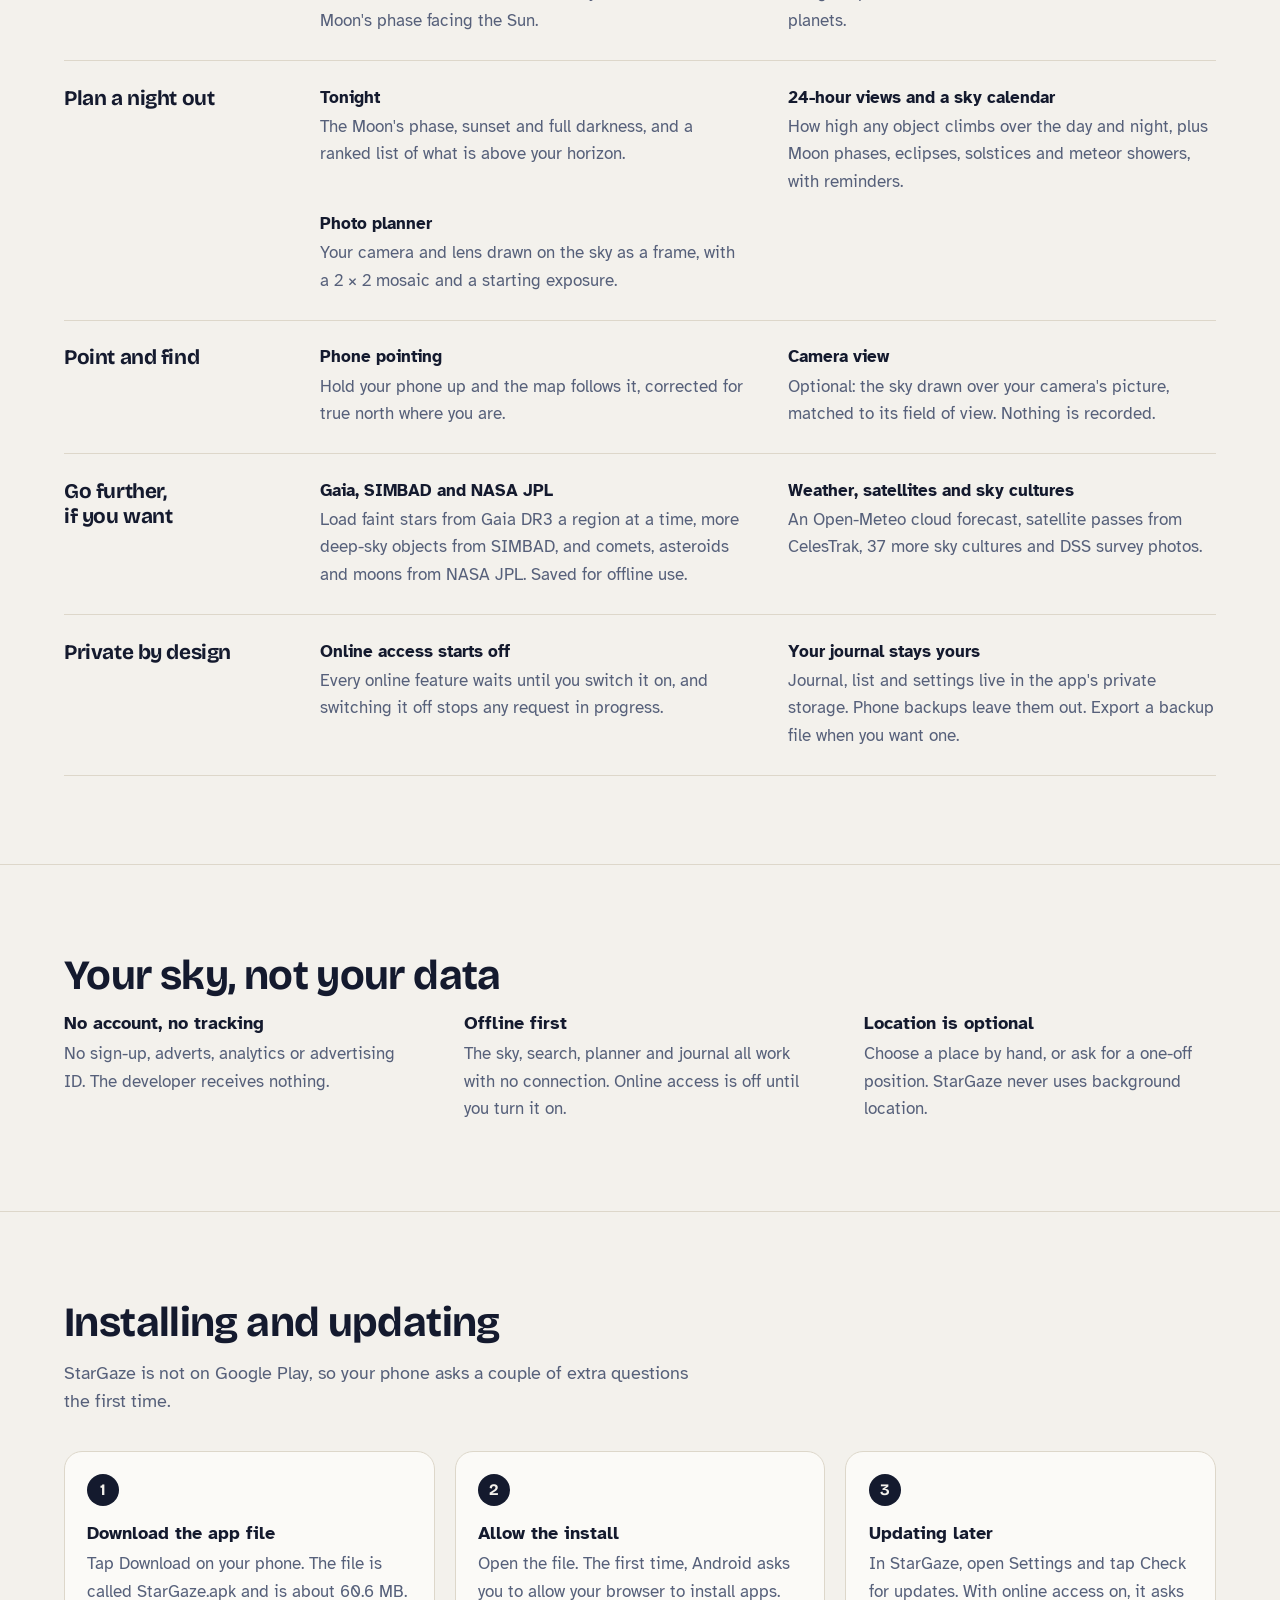
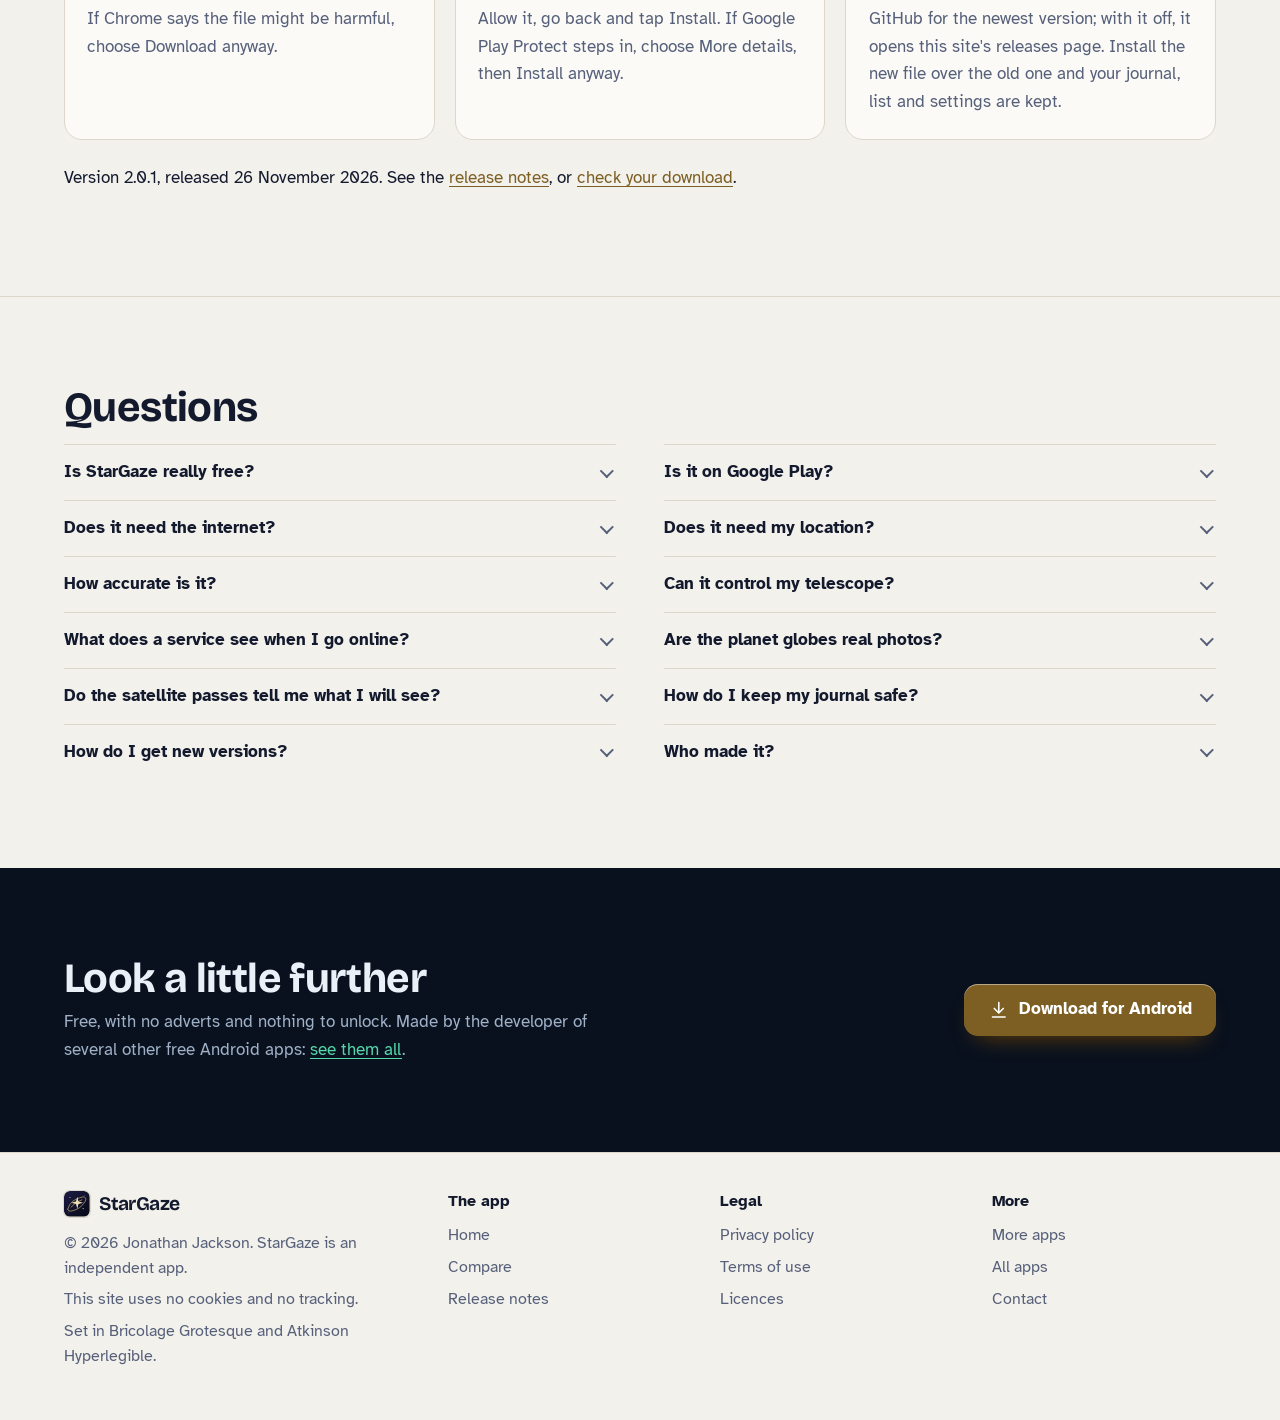
==== commit 2b42ca69: "StarGaze 2.0.1" ====
--- a/index.html
+++ b/index.html
@@ -28,7 +28,7 @@
 <link rel="stylesheet" href="./assets/house.css?v=1">
 <link rel="stylesheet" href="./assets/apps-list.css?v=1">
 <script src="./assets/apps-list.js?v=1" defer></script>
-<script type="application/ld+json">{"@context":"https://schema.org","@type":"SoftwareApplication","name":"StarGaze","url":"https://customgpter.github.io/stargaze/","description":"StarGaze is a free Android star map with 2.5 million stars, 89,868 deep-sky objects, 320 deep-sky photographs, the Milky Way and all 88 constellations on your phone, a Tonight planner, phone pointing, a photo planner and a private observing journal. No adverts, no account, no tracking.","applicationCategory":"EducationalApplication","operatingSystem":"Android 11 or later","softwareVersion":"2.0.0","downloadUrl":"https://github.com/CustomGPTer/stargaze/releases/latest/download/StarGaze.apk","releaseNotes":"https://customgpter.github.io/stargaze/releases.html","offers":{"@type":"Offer","price":"0","priceCurrency":"GBP"},"inLanguage":"en-GB","image":"https://customgpter.github.io/stargaze/assets/og.png","featureList":["2.5 million stars","89,868 deep-sky objects","All 88 constellations","The Sun, Moon and planets","Globes you can turn","Tonight","24-hour views and a sky calendar","Photo planner","Phone pointing","Camera view","Gaia, SIMBAD and NASA JPL","Weather, satellites and sky cultures"],"author":{"@type":"Person","name":"Jonathan Jackson"}}</script>
+<script type="application/ld+json">{"@context":"https://schema.org","@type":"SoftwareApplication","name":"StarGaze","url":"https://customgpter.github.io/stargaze/","description":"StarGaze is a free Android star map with 2.5 million stars, 89,868 deep-sky objects, 320 deep-sky photographs, the Milky Way and all 88 constellations on your phone, a Tonight planner, phone pointing, a photo planner and a private observing journal. No adverts, no account, no tracking.","applicationCategory":"EducationalApplication","operatingSystem":"Android 11 or later","softwareVersion":"2.0.1","downloadUrl":"https://github.com/CustomGPTer/stargaze/releases/latest/download/StarGaze.apk","releaseNotes":"https://customgpter.github.io/stargaze/releases.html","offers":{"@type":"Offer","price":"0","priceCurrency":"GBP"},"inLanguage":"en-GB","image":"https://customgpter.github.io/stargaze/assets/og.png","featureList":["2.5 million stars","89,868 deep-sky objects","All 88 constellations","The Sun, Moon and planets","Globes you can turn","Tonight","24-hour views and a sky calendar","Photo planner","Phone pointing","Camera view","Gaia, SIMBAD and NASA JPL","Weather, satellites and sky cultures"],"author":{"@type":"Person","name":"Jonathan Jackson"}}</script>
 <script type="application/ld+json">{"@context":"https://schema.org","@type":"FAQPage","mainEntity":[{"@type":"Question","name":"Is StarGaze really free?","acceptedAnswer":{"@type":"Answer","text":"Yes. There is no paid version, no subscription and no adverts, and nothing in the app is locked."}},{"@type":"Question","name":"Is it on Google Play?","acceptedAnswer":{"@type":"Answer","text":"No. StarGaze is a personal project and is downloaded from this site as an Android app file. It needs Android 11 or later and an up-to-date Android System WebView, which comes with every current phone."}},{"@type":"Question","name":"Does it need the internet?","acceptedAnswer":{"@type":"Answer","text":"No. The stars, deep-sky objects, constellations, planets, Tonight, search, journal and planner all work offline. Online access starts switched off. Turn it on in Privacy & data only if you want Gaia stars, SIMBAD, NASA JPL objects, survey photos, weather, satellite data or extra sky cultures."}},{"@type":"Question","name":"Does it need my location?","acceptedAnswer":{"@type":"Answer","text":"No. You can choose a town or type coordinates. If you tap Use device location, Android gives StarGaze one position, which is saved as your observing place. It never runs in the background."}},{"@type":"Question","name":"How accurate is it?","acceptedAnswer":{"@type":"Answer","text":"Positions of the Sun, Moon and planets come from Astronomy Engine, and star positions from the HYG catalogue with each star's own motion. Phone pointing depends on your phone's compass, which metal, magnets and cases can upset. Calibrate it with a figure-of-eight movement."}},{"@type":"Question","name":"Can it control my telescope?","acceptedAnswer":{"@type":"Answer","text":"No. StarGaze has no telescope control, by design."}},{"@type":"Question","name":"What does a service see when I go online?","acceptedAnswer":{"@type":"Answer","text":"Your IP address and what that request needs: a patch of sky for Gaia, SIMBAD and survey photos, an object, time and your place for NASA JPL, your place rounded to about 1 km for the weather. Your journal is never sent anywhere."}},{"@type":"Question","name":"Are the planet globes real photos?","acceptedAnswer":{"@type":"Answer","text":"They are maps of each world wrapped on a globe, to explore at your leisure. The Milky Way, landscapes and Saturn's rings are illustrations."}},{"@type":"Question","name":"Do the satellite passes tell me what I will see?","acceptedAnswer":{"@type":"Answer","text":"They tell you when a satellite is more than 10&deg; above your horizon. They do not say whether it is lit by the Sun, so not every pass is visible."}},{"@type":"Question","name":"How do I keep my journal safe?","acceptedAnswer":{"@type":"Answer","text":"Settings, Backup & restore exports your journal, list and settings to a file where you choose. The file is not encrypted, so keep it private. Uninstalling StarGaze removes anything you have not exported."}},{"@type":"Question","name":"How do I get new versions?","acceptedAnswer":{"@type":"Answer","text":"Open Settings and tap Check for updates. With online access on, StarGaze asks GitHub for the newest version and opens the download in your browser. With it off, it opens this site's releases page. Install the new file over the old one."}},{"@type":"Question","name":"Who made it?","acceptedAnswer":{"@type":"Answer","text":"StarGaze is made by Jonathan Jackson, an independent developer in the United Kingdom. It is not connected with Stellarium, ESA, NASA, CDS or any of the data providers it credits."}}]}</script>
 </head>
 <body>
@@ -48,7 +48,7 @@
 <p class="lede">StarGaze is a star map for Android that works without a connection. Hold your phone up and the sky follows it: stars, planets, the Moon, deep-sky objects and the 88 constellations, in the right place for where you are and when.</p><p class="lede">It is free, with no adverts, no account and nothing to unlock. Online extras are off until you choose them, and your journal never leaves your phone.</p>
 
 <p class="get" id="download"><a class="button" href="https://github.com/CustomGPTer/stargaze/releases/latest/download/StarGaze.apk"><svg class="ico" viewBox="0 0 24 24" aria-hidden="true"><path d="M12 4v11"/><path d="M7 10.5l5 5 5-5"/><path d="M5 20h14"/></svg>Download for Android</a><a class="aside" href="#install">How to install</a></p>
-<ul class="pills"><li>Version 2.0.0</li><li>Android 11 or later</li><li>60.6 MB</li></ul>
+<ul class="pills"><li>Version 2.0.1</li><li>Android 11 or later</li><li>60.6 MB</li></ul>
 <p class="facts">Free, with nothing to unlock. No adverts, no account with the developer, no tracking. <a href="compare.html">Compare</a> or read the <a href="releases.html">release notes</a>.</p>
 <p class="facts">Chrome may say the file might be harmful. It shows this for app files that do not come from Google Play. Choose Download anyway.</p>
 </div>
@@ -96,7 +96,7 @@
 <h2 id="install-h">Installing and updating</h2>
 <p class="intro">StarGaze is not on Google Play, so your phone asks a couple of extra questions the first time.</p>
 <ol class="steps"><li><h3>Download the app file</h3><p>Tap Download on your phone. The file is called StarGaze.apk and is about 60.6 MB. If Chrome says the file might be harmful, choose Download anyway.</p></li><li><h3>Allow the install</h3><p>Open the file. The first time, Android asks you to allow your browser to install apps. Allow it, go back and tap Install. If Google Play Protect steps in, choose More details, then Install anyway.</p></li><li><h3>Updating later</h3><p>In StarGaze, open Settings and tap Check for updates. With online access on, it asks GitHub for the newest version; with it off, it opens this site's releases page. Install the new file over the old one and your journal, list and settings are kept.</p></li></ol>
-<p class="after-table">Version 2.0.0, released 26 November 2026. See the <a href="releases.html">release notes</a>, or <a href="releases.html#checking">check your download</a>.</p>
+<p class="after-table">Version 2.0.1, released 26 November 2026. See the <a href="releases.html">release notes</a>, or <a href="releases.html#checking">check your download</a>.</p>
 </div>
 </section>
 
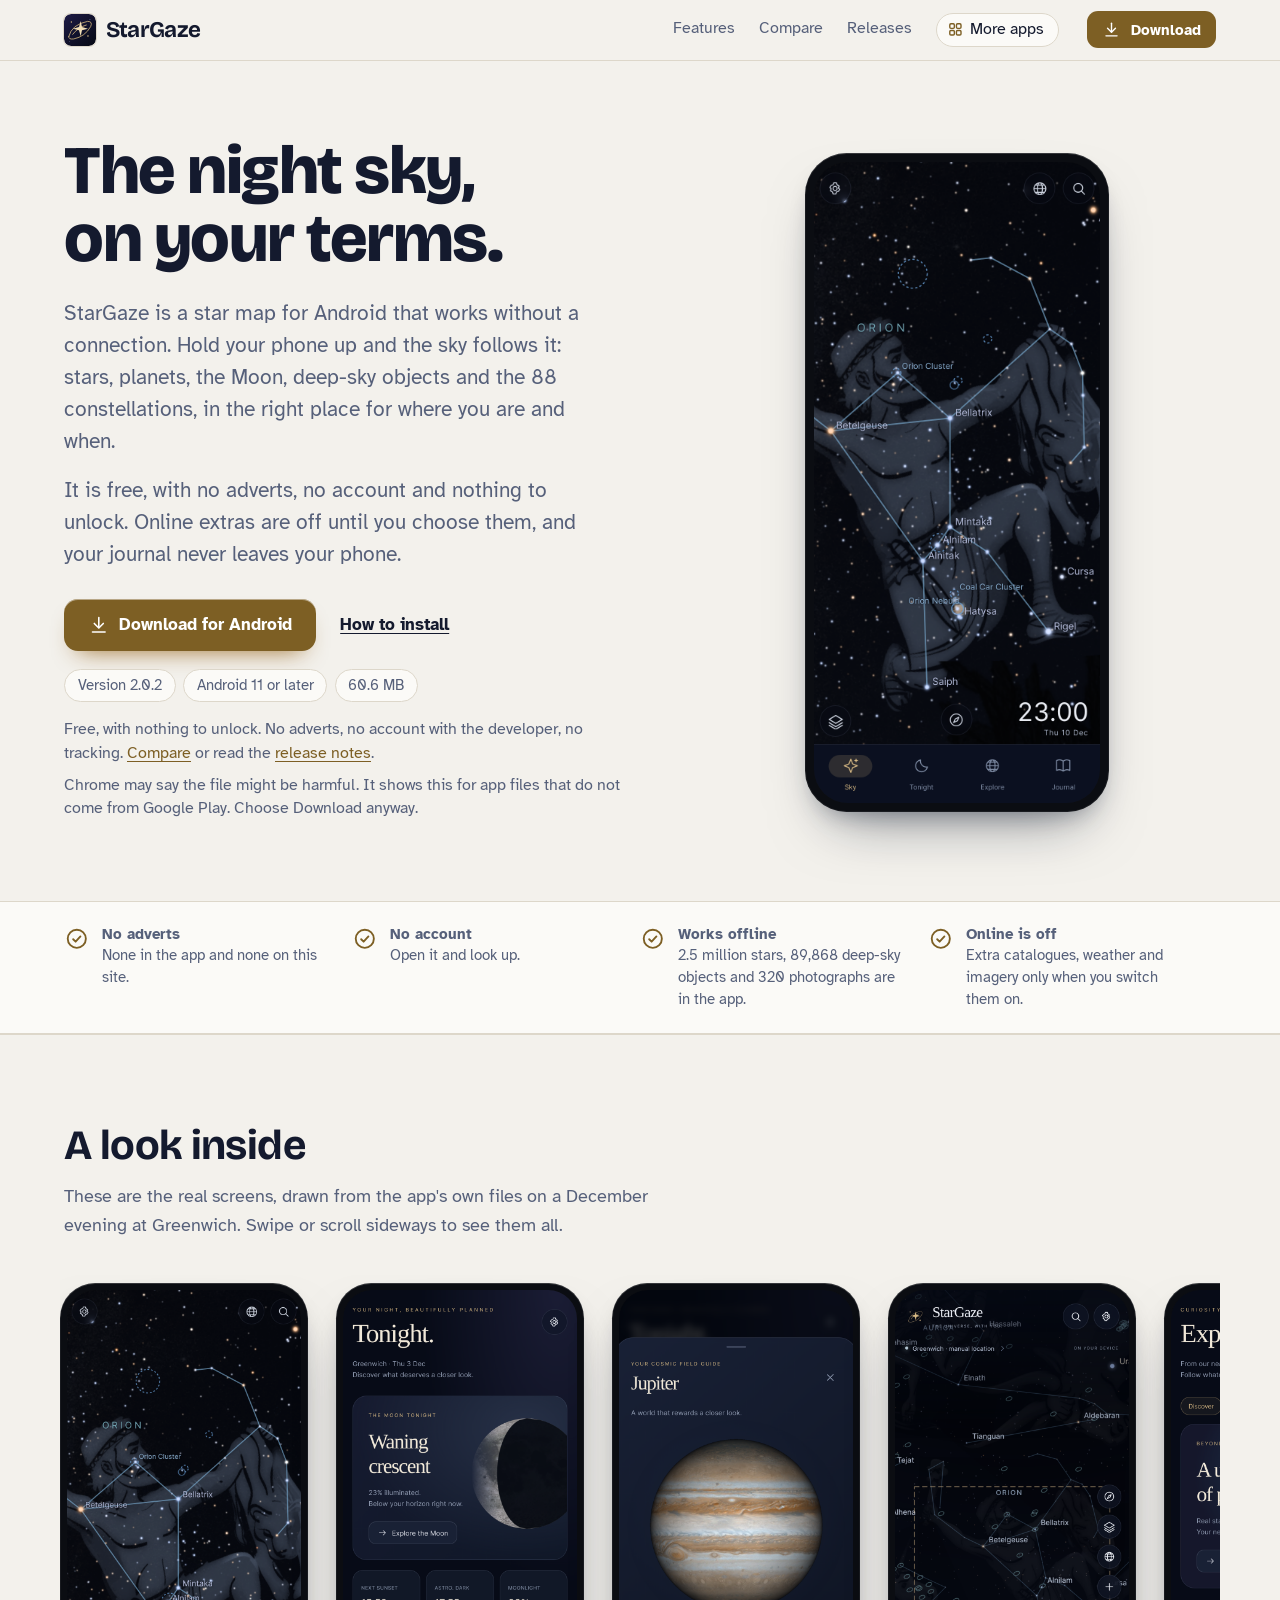
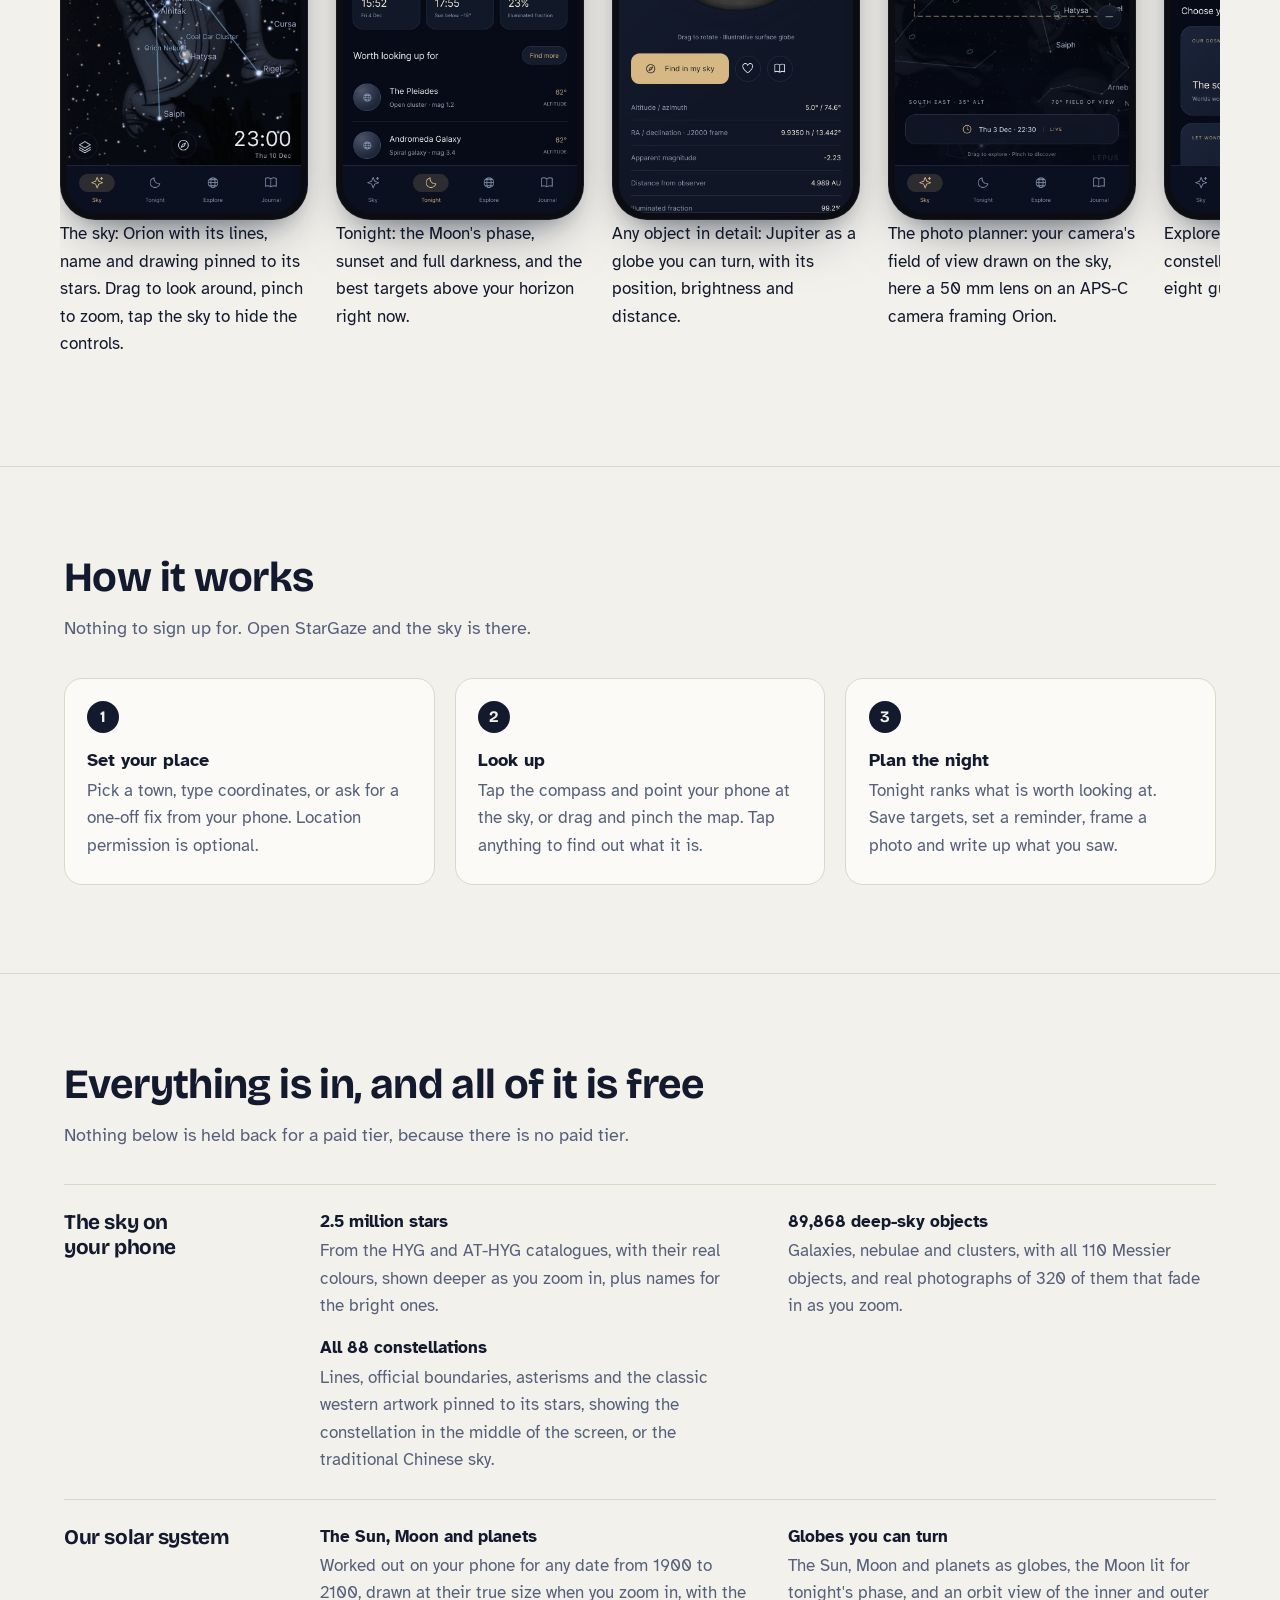
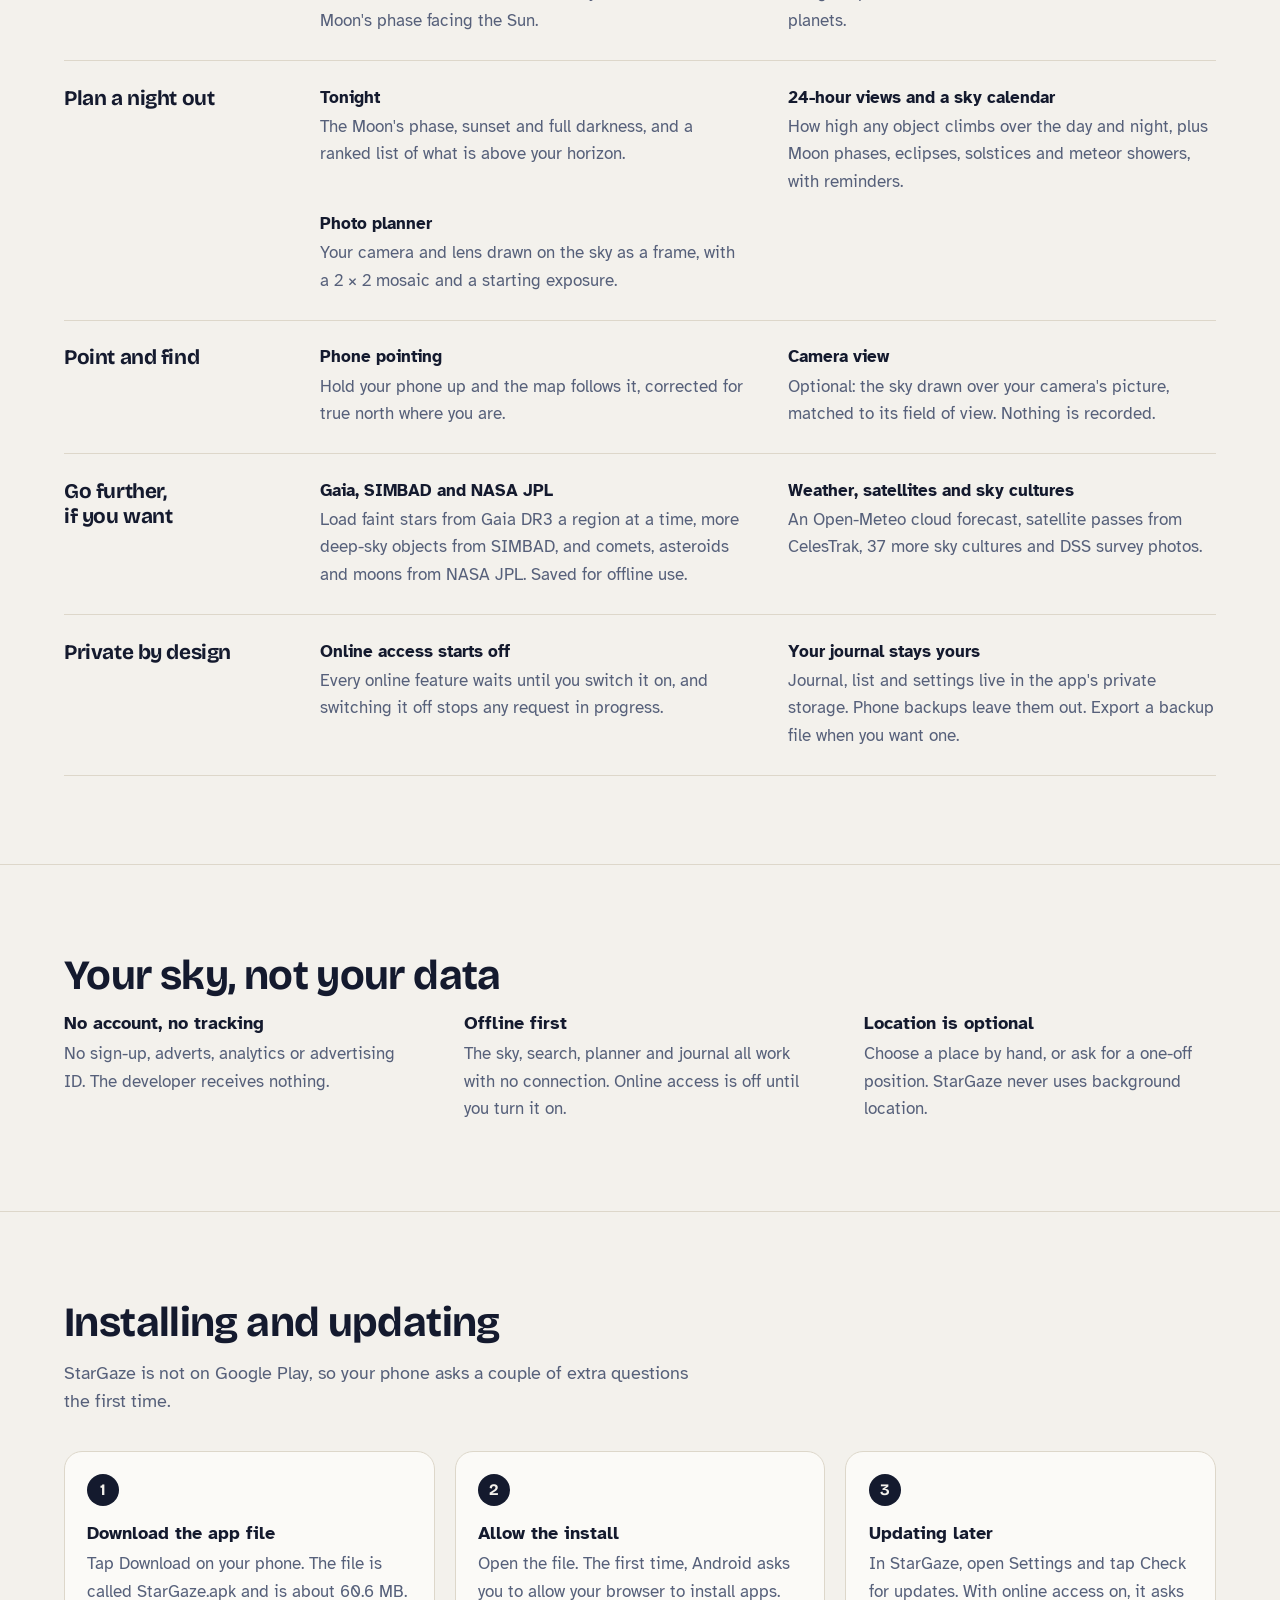
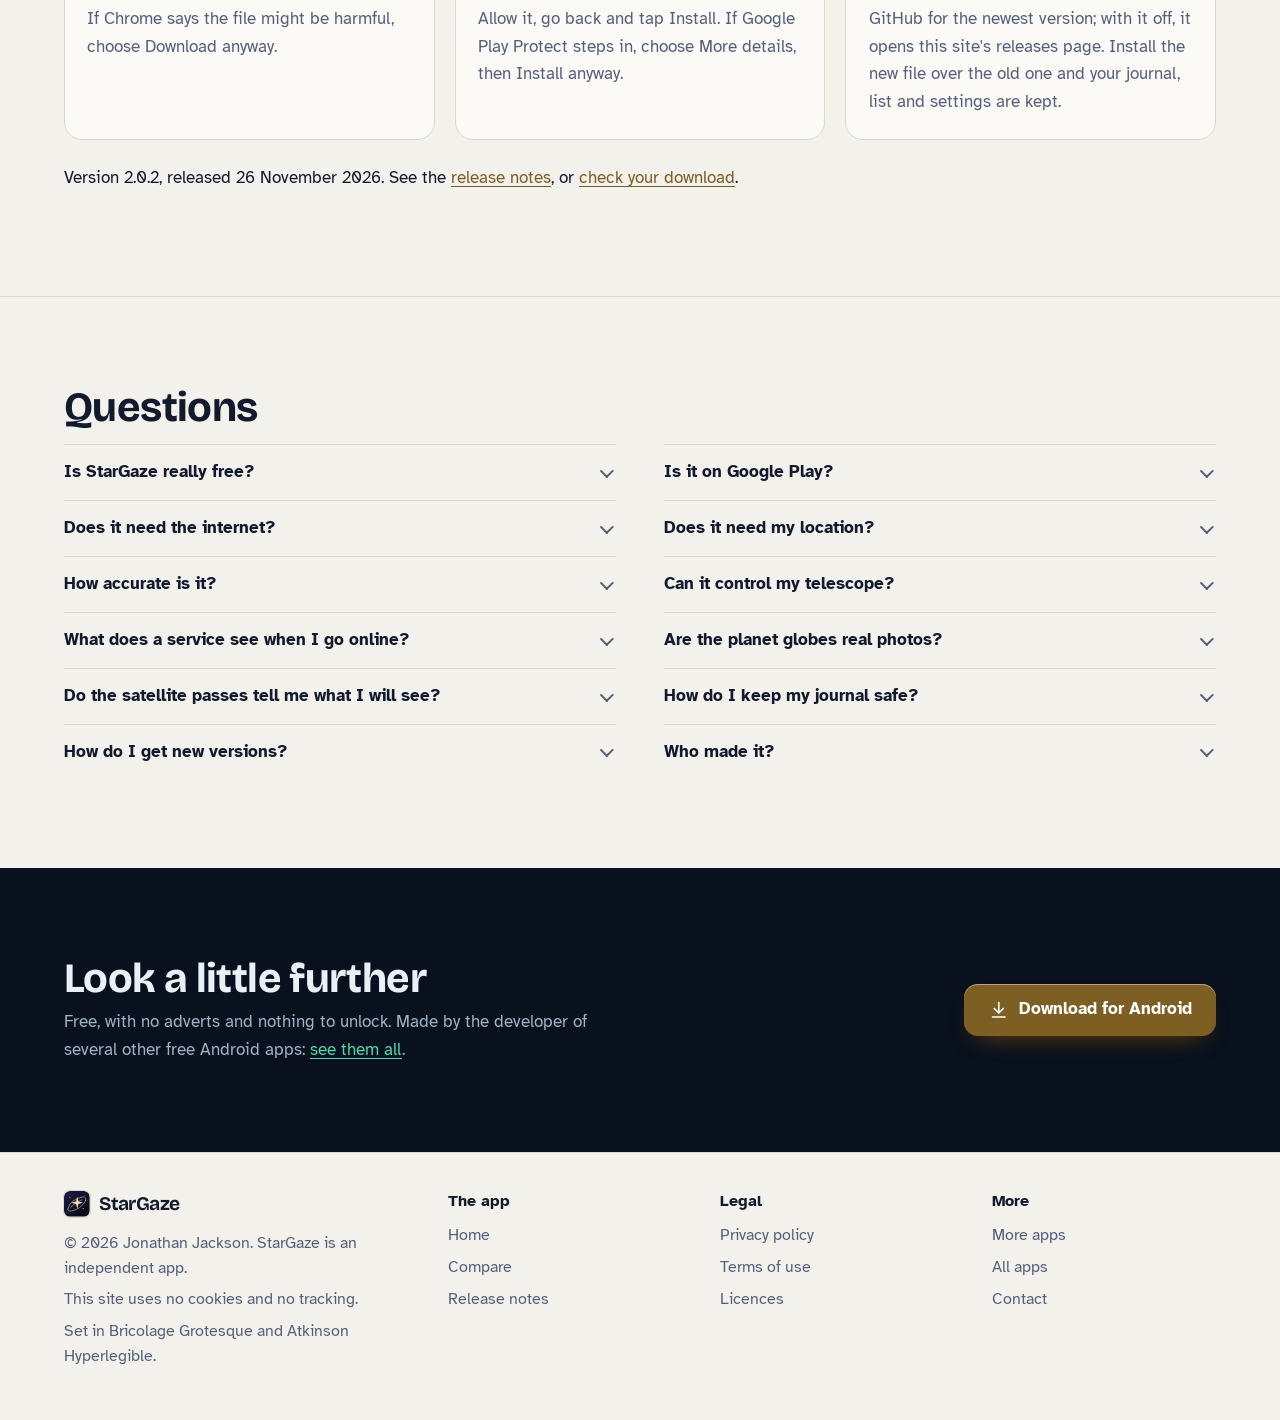
==== commit bd4de7d5: "StarGaze 2.0.2" ====
--- a/index.html
+++ b/index.html
@@ -28,7 +28,7 @@
 <link rel="stylesheet" href="./assets/house.css?v=1">
 <link rel="stylesheet" href="./assets/apps-list.css?v=1">
 <script src="./assets/apps-list.js?v=1" defer></script>
-<script type="application/ld+json">{"@context":"https://schema.org","@type":"SoftwareApplication","name":"StarGaze","url":"https://customgpter.github.io/stargaze/","description":"StarGaze is a free Android star map with 2.5 million stars, 89,868 deep-sky objects, 320 deep-sky photographs, the Milky Way and all 88 constellations on your phone, a Tonight planner, phone pointing, a photo planner and a private observing journal. No adverts, no account, no tracking.","applicationCategory":"EducationalApplication","operatingSystem":"Android 11 or later","softwareVersion":"2.0.1","downloadUrl":"https://github.com/CustomGPTer/stargaze/releases/latest/download/StarGaze.apk","releaseNotes":"https://customgpter.github.io/stargaze/releases.html","offers":{"@type":"Offer","price":"0","priceCurrency":"GBP"},"inLanguage":"en-GB","image":"https://customgpter.github.io/stargaze/assets/og.png","featureList":["2.5 million stars","89,868 deep-sky objects","All 88 constellations","The Sun, Moon and planets","Globes you can turn","Tonight","24-hour views and a sky calendar","Photo planner","Phone pointing","Camera view","Gaia, SIMBAD and NASA JPL","Weather, satellites and sky cultures"],"author":{"@type":"Person","name":"Jonathan Jackson"}}</script>
+<script type="application/ld+json">{"@context":"https://schema.org","@type":"SoftwareApplication","name":"StarGaze","url":"https://customgpter.github.io/stargaze/","description":"StarGaze is a free Android star map with 2.5 million stars, 89,868 deep-sky objects, 320 deep-sky photographs, the Milky Way and all 88 constellations on your phone, a Tonight planner, phone pointing, a photo planner and a private observing journal. No adverts, no account, no tracking.","applicationCategory":"EducationalApplication","operatingSystem":"Android 11 or later","softwareVersion":"2.0.2","downloadUrl":"https://github.com/CustomGPTer/stargaze/releases/latest/download/StarGaze.apk","releaseNotes":"https://customgpter.github.io/stargaze/releases.html","offers":{"@type":"Offer","price":"0","priceCurrency":"GBP"},"inLanguage":"en-GB","image":"https://customgpter.github.io/stargaze/assets/og.png","featureList":["2.5 million stars","89,868 deep-sky objects","All 88 constellations","The Sun, Moon and planets","Globes you can turn","Tonight","24-hour views and a sky calendar","Photo planner","Phone pointing","Camera view","Gaia, SIMBAD and NASA JPL","Weather, satellites and sky cultures"],"author":{"@type":"Person","name":"Jonathan Jackson"}}</script>
 <script type="application/ld+json">{"@context":"https://schema.org","@type":"FAQPage","mainEntity":[{"@type":"Question","name":"Is StarGaze really free?","acceptedAnswer":{"@type":"Answer","text":"Yes. There is no paid version, no subscription and no adverts, and nothing in the app is locked."}},{"@type":"Question","name":"Is it on Google Play?","acceptedAnswer":{"@type":"Answer","text":"No. StarGaze is a personal project and is downloaded from this site as an Android app file. It needs Android 11 or later and an up-to-date Android System WebView, which comes with every current phone."}},{"@type":"Question","name":"Does it need the internet?","acceptedAnswer":{"@type":"Answer","text":"No. The stars, deep-sky objects, constellations, planets, Tonight, search, journal and planner all work offline. Online access starts switched off. Turn it on in Privacy & data only if you want Gaia stars, SIMBAD, NASA JPL objects, survey photos, weather, satellite data or extra sky cultures."}},{"@type":"Question","name":"Does it need my location?","acceptedAnswer":{"@type":"Answer","text":"No. You can choose a town or type coordinates. If you tap Use device location, Android gives StarGaze one position, which is saved as your observing place. It never runs in the background."}},{"@type":"Question","name":"How accurate is it?","acceptedAnswer":{"@type":"Answer","text":"Positions of the Sun, Moon and planets come from Astronomy Engine, and star positions from the HYG catalogue with each star's own motion. Phone pointing depends on your phone's compass, which metal, magnets and cases can upset. Calibrate it with a figure-of-eight movement."}},{"@type":"Question","name":"Can it control my telescope?","acceptedAnswer":{"@type":"Answer","text":"No. StarGaze has no telescope control, by design."}},{"@type":"Question","name":"What does a service see when I go online?","acceptedAnswer":{"@type":"Answer","text":"Your IP address and what that request needs: a patch of sky for Gaia, SIMBAD and survey photos, an object, time and your place for NASA JPL, your place rounded to about 1 km for the weather. Your journal is never sent anywhere."}},{"@type":"Question","name":"Are the planet globes real photos?","acceptedAnswer":{"@type":"Answer","text":"They are maps of each world wrapped on a globe, to explore at your leisure. The Milky Way, landscapes and Saturn's rings are illustrations."}},{"@type":"Question","name":"Do the satellite passes tell me what I will see?","acceptedAnswer":{"@type":"Answer","text":"They tell you when a satellite is more than 10&deg; above your horizon. They do not say whether it is lit by the Sun, so not every pass is visible."}},{"@type":"Question","name":"How do I keep my journal safe?","acceptedAnswer":{"@type":"Answer","text":"Settings, Backup & restore exports your journal, list and settings to a file where you choose. The file is not encrypted, so keep it private. Uninstalling StarGaze removes anything you have not exported."}},{"@type":"Question","name":"How do I get new versions?","acceptedAnswer":{"@type":"Answer","text":"Open Settings and tap Check for updates. With online access on, StarGaze asks GitHub for the newest version and opens the download in your browser. With it off, it opens this site's releases page. Install the new file over the old one."}},{"@type":"Question","name":"Who made it?","acceptedAnswer":{"@type":"Answer","text":"StarGaze is made by Jonathan Jackson, an independent developer in the United Kingdom. It is not connected with Stellarium, ESA, NASA, CDS or any of the data providers it credits."}}]}</script>
 </head>
 <body>
@@ -48,7 +48,7 @@
 <p class="lede">StarGaze is a star map for Android that works without a connection. Hold your phone up and the sky follows it: stars, planets, the Moon, deep-sky objects and the 88 constellations, in the right place for where you are and when.</p><p class="lede">It is free, with no adverts, no account and nothing to unlock. Online extras are off until you choose them, and your journal never leaves your phone.</p>
 
 <p class="get" id="download"><a class="button" href="https://github.com/CustomGPTer/stargaze/releases/latest/download/StarGaze.apk"><svg class="ico" viewBox="0 0 24 24" aria-hidden="true"><path d="M12 4v11"/><path d="M7 10.5l5 5 5-5"/><path d="M5 20h14"/></svg>Download for Android</a><a class="aside" href="#install">How to install</a></p>
-<ul class="pills"><li>Version 2.0.1</li><li>Android 11 or later</li><li>60.6 MB</li></ul>
+<ul class="pills"><li>Version 2.0.2</li><li>Android 11 or later</li><li>60.6 MB</li></ul>
 <p class="facts">Free, with nothing to unlock. No adverts, no account with the developer, no tracking. <a href="compare.html">Compare</a> or read the <a href="releases.html">release notes</a>.</p>
 <p class="facts">Chrome may say the file might be harmful. It shows this for app files that do not come from Google Play. Choose Download anyway.</p>
 </div>
@@ -96,7 +96,7 @@
 <h2 id="install-h">Installing and updating</h2>
 <p class="intro">StarGaze is not on Google Play, so your phone asks a couple of extra questions the first time.</p>
 <ol class="steps"><li><h3>Download the app file</h3><p>Tap Download on your phone. The file is called StarGaze.apk and is about 60.6 MB. If Chrome says the file might be harmful, choose Download anyway.</p></li><li><h3>Allow the install</h3><p>Open the file. The first time, Android asks you to allow your browser to install apps. Allow it, go back and tap Install. If Google Play Protect steps in, choose More details, then Install anyway.</p></li><li><h3>Updating later</h3><p>In StarGaze, open Settings and tap Check for updates. With online access on, it asks GitHub for the newest version; with it off, it opens this site's releases page. Install the new file over the old one and your journal, list and settings are kept.</p></li></ol>
-<p class="after-table">Version 2.0.1, released 26 November 2026. See the <a href="releases.html">release notes</a>, or <a href="releases.html#checking">check your download</a>.</p>
+<p class="after-table">Version 2.0.2, released 26 November 2026. See the <a href="releases.html">release notes</a>, or <a href="releases.html#checking">check your download</a>.</p>
 </div>
 </section>
 
